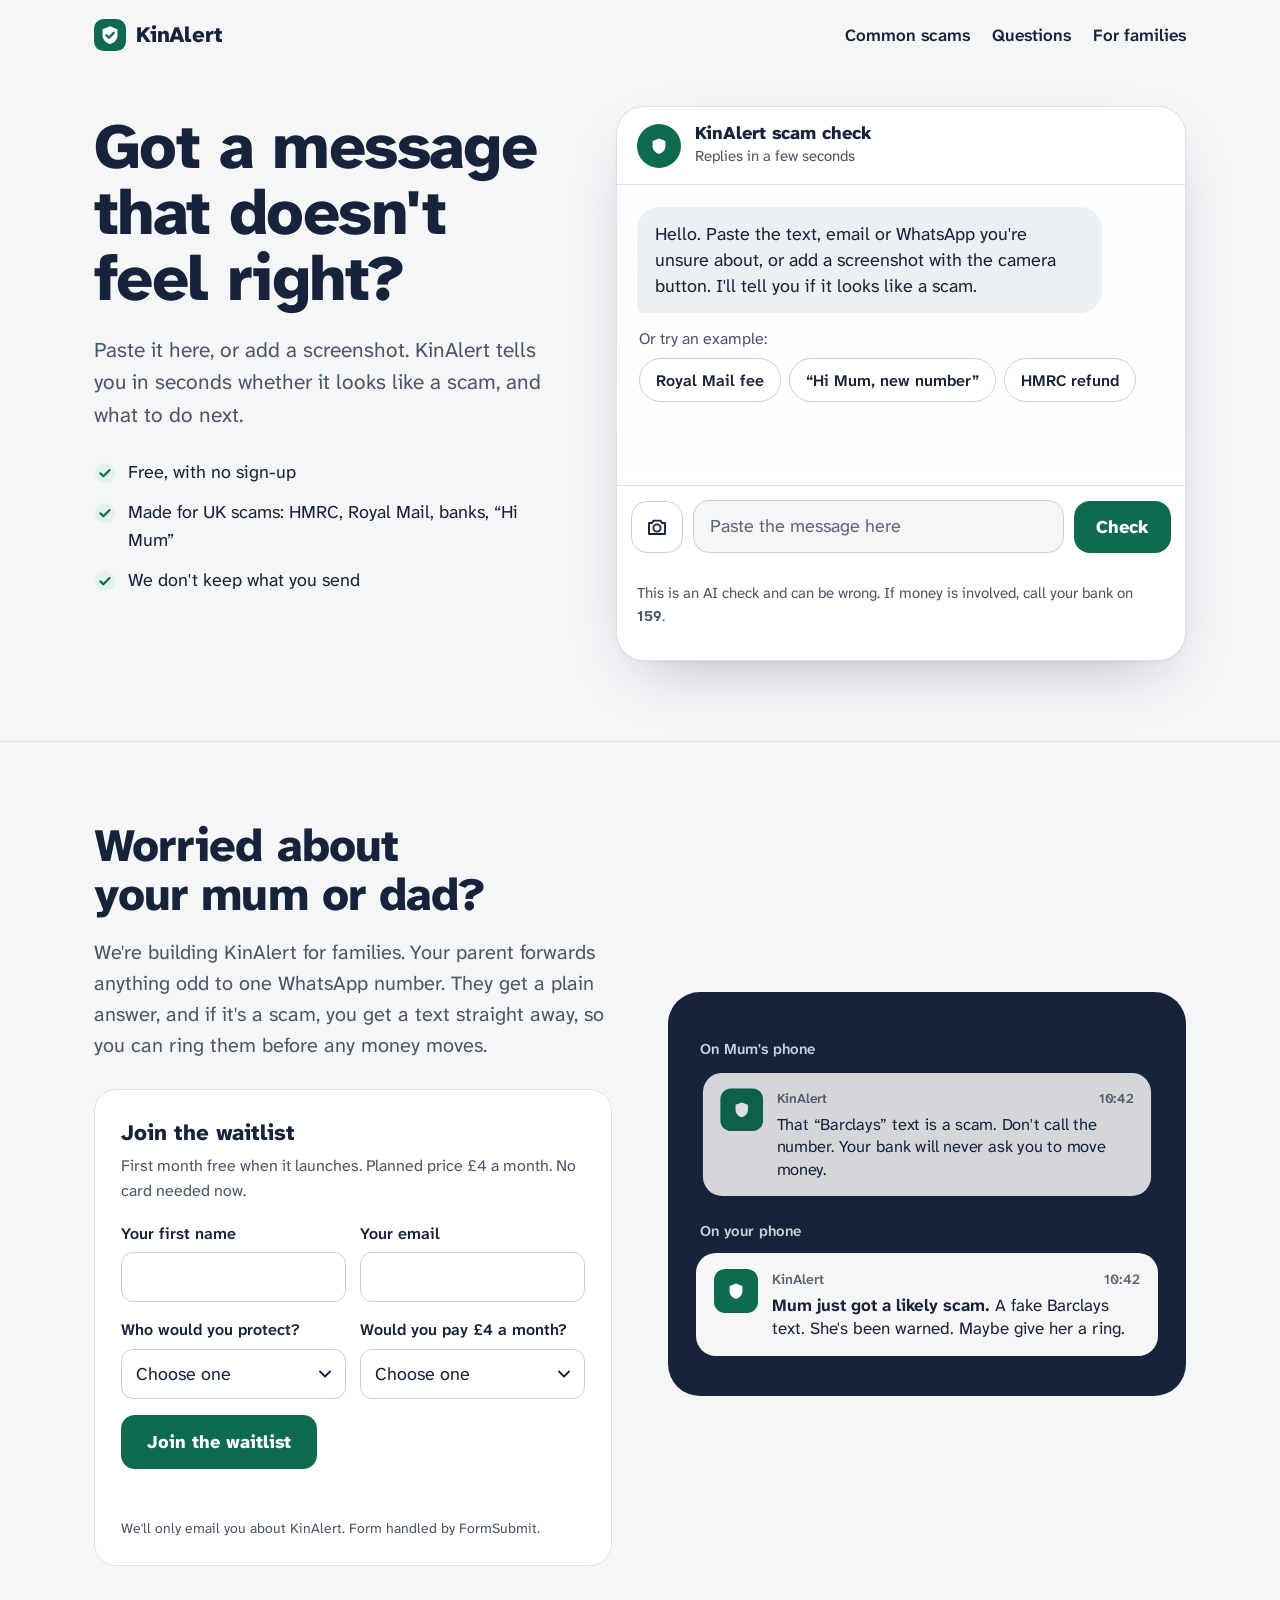
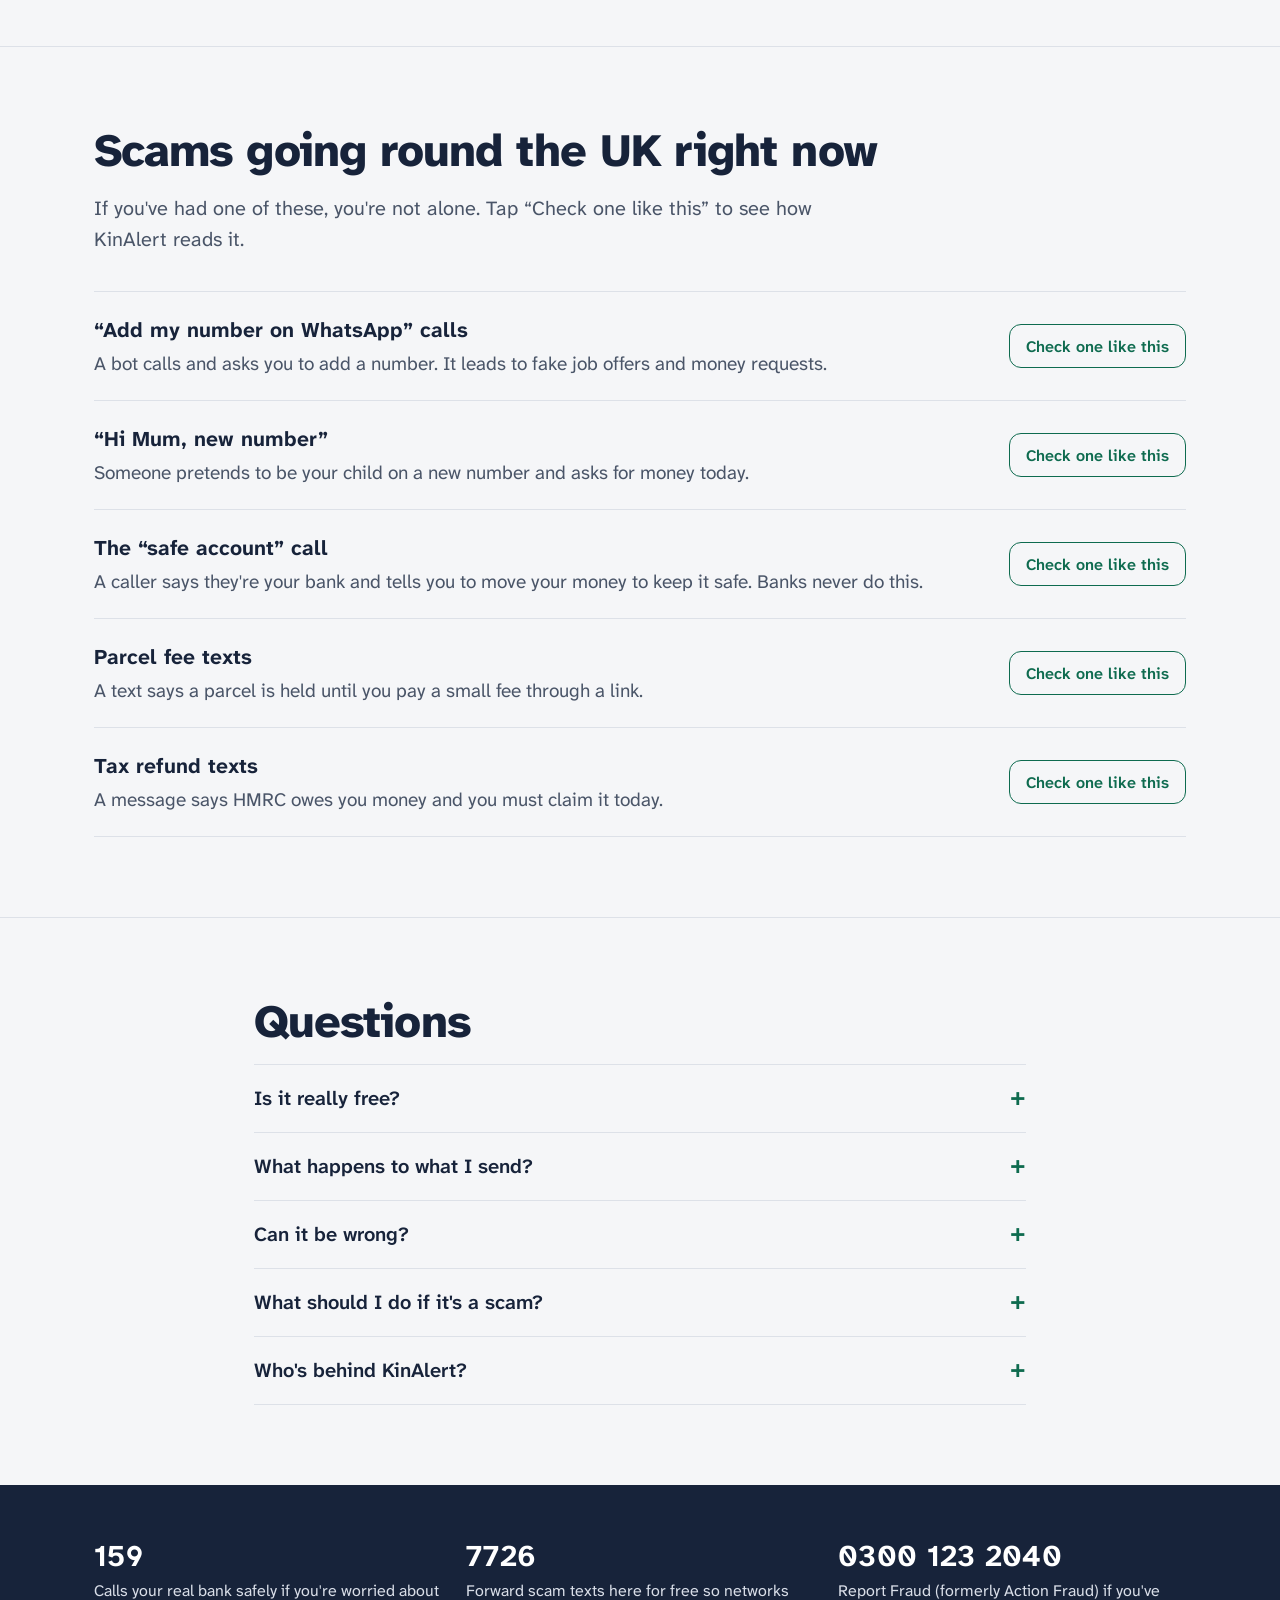
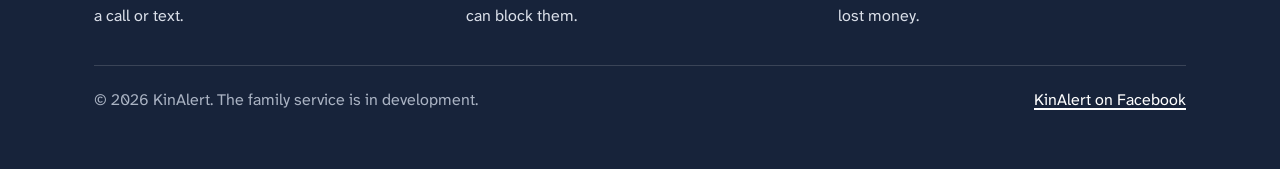
==== index.html @ 0bcb9f22 "feat: redesign homepage as a tool-first scam checker with screenshot upload" ====
<!DOCTYPE html>
<html lang="en-GB">
<head>
<meta charset="utf-8">
<meta name="viewport" content="width=device-width, initial-scale=1, viewport-fit=cover">
<title>KinAlert | Free scam checker for the UK</title>
<meta name="description" content="Got a text, email or WhatsApp that doesn't feel right? Paste it or add a screenshot and KinAlert tells you in seconds if it looks like a scam. Free, made for the UK, no sign-up.">
<meta name="theme-color" content="#f5f6f8">
<link rel="canonical" href="https://kinalert.co.uk/">
<link rel="icon" href="assets/favicon-32.png" sizes="32x32" type="image/png">
<link rel="apple-touch-icon" href="assets/apple-touch-icon.png">
<meta property="og:type" content="website">
<meta property="og:site_name" content="KinAlert">
<meta property="og:url" content="https://kinalert.co.uk/">
<meta property="og:title" content="Is this a scam? Free UK scam checker">
<meta property="og:description" content="Paste a dodgy text or add a screenshot. KinAlert tells you in seconds if it looks like a scam.">
<meta property="og:image" content="https://kinalert.co.uk/assets/og.jpg">
<meta property="og:image:width" content="1200">
<meta property="og:image:height" content="630">
<meta name="twitter:card" content="summary_large_image">
<meta name="twitter:image" content="https://kinalert.co.uk/assets/og.jpg">
<script type="application/ld+json">
{"@context":"https://schema.org","@graph":[
 {"@type":"Organization","@id":"https://kinalert.co.uk/#org","name":"KinAlert","alternateName":"Kin Alert","url":"https://kinalert.co.uk/","logo":"https://kinalert.co.uk/assets/apple-touch-icon.png","sameAs":["https://www.facebook.com/profile.php?id=61595379268950"]},
 {"@type":"WebSite","@id":"https://kinalert.co.uk/#site","name":"KinAlert","alternateName":"Kin Alert","url":"https://kinalert.co.uk/","publisher":{"@id":"https://kinalert.co.uk/#org"}},
 {"@type":"WebApplication","name":"KinAlert scam checker","url":"https://kinalert.co.uk/","applicationCategory":"SecurityApplication","operatingSystem":"Any","offers":{"@type":"Offer","price":"0","priceCurrency":"GBP"}}
]}
</script>
<link rel="preconnect" href="https://fonts.googleapis.com">
<link rel="preconnect" href="https://fonts.gstatic.com" crossorigin>
<link href="https://fonts.googleapis.com/css2?family=Atkinson+Hyperlegible+Next:wght@400;600;800&display=swap" rel="stylesheet">
<style>
  :root{
    --bg:#f5f6f8; --surface:#ffffff; --ink:#17233a; --ink-2:#4a5568; --line:#dde1e8; --line-2:#c9cfd9;
    --brand:#0e6b4f; --brand-dark:#0a5440; --brand-tint:#e4f2ec;
    --scam:#c8102e; --scam-tint:#fdecee; --unsure:#9a5b00; --unsure-tint:#fff4e0; --safe:#0e6b4f; --safe-tint:#e4f2ec;
    --bubble-in:#eceff3; --focus:#ffbf47;
    --font:"Atkinson Hyperlegible Next","Atkinson Hyperlegible",system-ui,-apple-system,sans-serif;
  }
  *{box-sizing:border-box}
  html{-webkit-text-size-adjust:100%;scroll-behavior:smooth}
  body{margin:0;background:var(--bg);color:var(--ink);font:400 19px/1.55 var(--font);-webkit-font-smoothing:antialiased;caret-color:var(--brand)}
  ::selection{background:var(--brand);color:#fff}
  a{color:var(--brand);text-underline-offset:3px;text-decoration-thickness:2px}
  a:hover{color:var(--brand-dark)}
  :focus-visible{outline:4px solid var(--focus);outline-offset:2px}
  .wrap{max-width:1140px;margin:0 auto;padding-left:24px;padding-right:24px}

  .top{display:flex;align-items:center;justify-content:space-between;padding-top:18px;padding-bottom:18px}
  .brand{display:flex;align-items:center;gap:10px;font-weight:800;font-size:22px;color:var(--ink);text-decoration:none;letter-spacing:-.01em}
  .nav{display:flex;gap:22px;align-items:center;font-weight:600;font-size:17px}
  .nav a{color:var(--ink);text-decoration:none}
  .nav a:hover{text-decoration:underline}

  .hero{display:grid;grid-template-columns:.9fr 1.1fr;gap:56px;align-items:start;padding-top:36px;padding-bottom:80px}
  h1{font-weight:800;font-size:clamp(40px,5.2vw,64px);line-height:1.03;letter-spacing:-.025em;margin:8px 0 22px;text-wrap:balance}
  .lead{font-size:21px;color:var(--ink-2);max-width:30em;margin:0 0 28px}
  .facts{list-style:none;margin:0;padding:0;display:grid;gap:12px;font-size:18px}
  .facts li{display:flex;gap:12px;align-items:flex-start}
  .facts svg{flex:none;margin-top:3px}

  .chat{background:var(--surface);border:1px solid var(--line);border-radius:28px;box-shadow:0 1px 2px rgba(23,35,58,.06),0 24px 60px -28px rgba(23,35,58,.35);overflow:hidden}
  .chat-head{display:flex;align-items:center;gap:14px;padding:16px 20px;border-bottom:1px solid var(--line)}
  .avatar{width:44px;height:44px;border-radius:50%;background:var(--brand);display:grid;place-items:center;flex:none}
  .chat-name{font-weight:800;font-size:18px;line-height:1.2}
  .chat-sub{font-size:15px;color:var(--ink-2)}
  .thread{padding:22px 20px;display:flex;flex-direction:column;gap:14px;min-height:300px;max-height:560px;overflow-y:auto;background:linear-gradient(#fbfcfd,#fff)}
  .b{max-width:88%;padding:14px 18px;border-radius:22px;font-size:18px;line-height:1.45;overflow-wrap:anywhere}
  .b.in{align-self:flex-start;background:var(--bubble-in);border-bottom-left-radius:6px}
  .b.out{align-self:flex-end;background:var(--brand);color:#fff;border-bottom-right-radius:6px;white-space:pre-wrap}
  .b.out img{display:block;max-width:220px;border-radius:12px}
  .examples{display:flex;flex-wrap:wrap;gap:8px;margin-top:4px}
  .chip{font:600 16px var(--font);color:var(--ink);background:var(--surface);border:1.5px solid var(--line-2);border-radius:999px;padding:9px 16px;cursor:pointer;min-height:44px}
  .chip:hover{border-color:var(--ink)}
  .typing{display:inline-flex;gap:6px;align-items:center}
  .typing i{width:9px;height:9px;border-radius:50%;background:#8a94a6;animation:blink 1.2s infinite}
  .typing i:nth-child(2){animation-delay:.2s}.typing i:nth-child(3){animation-delay:.4s}
  @keyframes blink{0%,80%,100%{opacity:.25}40%{opacity:1}}
  .verdict{align-self:flex-start;max-width:94%;border-radius:22px;border-bottom-left-radius:6px;padding:18px 20px;border:1.5px solid}
  .verdict.SCAM{background:var(--scam-tint);border-color:#f2b8c0}
  .verdict.SAFE{background:var(--safe-tint);border-color:#b9dccd}
  .verdict.UNSURE{background:var(--unsure-tint);border-color:#f0d39b}
  .v-title{display:flex;align-items:center;gap:10px;font-weight:800;font-size:24px;line-height:1.15;margin-bottom:6px}
  .verdict.SCAM .v-title{color:var(--scam)}.verdict.SAFE .v-title{color:var(--safe)}.verdict.UNSURE .v-title{color:var(--unsure)}
  .verdict p{margin:0 0 10px;font-size:18px}
  .verdict ol{margin:0 0 4px;padding-left:24px;font-size:18px}
  .verdict ol li{margin-bottom:6px}
  .verdict .fam{margin-top:12px;padding-top:12px;border-top:1px solid rgba(23,35,58,.12);font-size:16px}
  .composer{border-top:1px solid var(--line);padding:14px;display:grid;grid-template-columns:auto 1fr auto;gap:10px;align-items:end;background:var(--surface)}
  .attach{width:52px;height:52px;border-radius:16px;border:1.5px solid var(--line-2);background:var(--surface);display:grid;place-items:center;cursor:pointer}
  .attach:hover{border-color:var(--ink)}
  textarea{width:100%;min-height:52px;max-height:200px;resize:none;font:400 18px/1.4 var(--font);color:var(--ink);padding:13px 16px;border:1.5px solid var(--line-2);border-radius:16px;background:var(--bg)}
  textarea:focus{outline:none;border-color:var(--brand);background:#fff;box-shadow:0 0 0 4px rgba(14,107,79,.15)}
  textarea::placeholder{color:#5c6678}
  .send{height:52px;padding:0 22px;border:0;border-radius:16px;background:var(--brand);color:#fff;font:800 18px var(--font);cursor:pointer}
  .send:hover{background:var(--brand-dark)}
  .send[disabled]{opacity:.6;cursor:progress}
  .preview{grid-column:1/-1;display:none;align-items:center;gap:10px;font-size:15px;color:var(--ink-2)}
  .preview.on{display:flex}
  .preview img{height:44px;border-radius:8px;border:1px solid var(--line)}
  .preview button{font:600 15px var(--font);background:none;border:0;color:var(--scam);cursor:pointer;text-decoration:underline}
  .note{font-size:15px;color:var(--ink-2);padding:0 20px 16px}
  .err{color:var(--scam);font-weight:600}

  section{padding-top:80px;padding-bottom:80px;border-top:1px solid var(--line)}
  h2{font-weight:800;font-size:clamp(32px,3.8vw,46px);line-height:1.08;letter-spacing:-.02em;margin:0 0 16px;text-wrap:balance}
  .sub{font-size:20px;color:var(--ink-2);max-width:36em;margin:0 0 36px}

  .family{display:grid;grid-template-columns:1fr 1fr;gap:56px;align-items:center}
  .alert-demo{background:var(--ink);border-radius:32px;padding:40px 28px;display:grid;gap:16px}
  .notif{background:rgba(255,255,255,.96);border-radius:20px;padding:16px 18px;display:grid;grid-template-columns:44px 1fr;gap:4px 14px}
  .notif .ic{grid-row:span 2;width:44px;height:44px;border-radius:11px;background:var(--brand);display:grid;place-items:center}
  .notif .t{display:flex;justify-content:space-between;font-size:14px;color:#5b6475;font-weight:600}
  .notif .m{font-size:17px;line-height:1.35}
  .notif.mum{opacity:.85;transform:scale(.97)}
  .who{color:#c9d1de;font-size:15px;font-weight:600;margin:6px 4px -6px}
  form.wait{background:var(--surface);border:1px solid var(--line);border-radius:22px;padding:26px;margin-top:28px}
  .row{display:grid;grid-template-columns:1fr 1fr;gap:14px}
  label{display:block;font-weight:600;font-size:16px;margin:0 0 6px}
  .field{margin-bottom:16px}
  input,select{width:100%;font:400 18px var(--font);padding:12px 14px;border:1.5px solid var(--line-2);border-radius:12px;background:#fff;color:var(--ink);min-height:50px;-webkit-appearance:none;appearance:none}
  select{background-image:url("data:image/svg+xml,%3Csvg xmlns='http://www.w3.org/2000/svg' width='12' height='8' fill='none'%3E%3Cpath d='M1 1.5l5 5 5-5' stroke='%2317233a' stroke-width='1.8' stroke-linecap='round' stroke-linejoin='round'/%3E%3C/svg%3E");background-repeat:no-repeat;background-position:right 14px center;padding-right:38px}
  input:focus,select:focus{outline:none;border-color:var(--brand);box-shadow:0 0 0 4px rgba(14,107,79,.15)}
  input[aria-invalid="true"],select[aria-invalid="true"]{border-color:var(--scam)}
  .btn{display:inline-flex;align-items:center;justify-content:center;background:var(--brand);color:#fff;border:0;border-radius:14px;padding:15px 26px;font:800 18px var(--font);cursor:pointer;min-height:54px;text-decoration:none}
  .btn:hover{background:var(--brand-dark);color:#fff}
  .btn[disabled]{opacity:.6}
  .msg{margin:12px 0 0;font-weight:600;min-height:1.5em}.msg.ok{color:var(--brand)}.msg.err{color:var(--scam)}
  .fine{font-size:14px;color:var(--ink-2);margin:8px 0 0}
  .hp{position:absolute;left:-9999px}

  .scams{list-style:none;margin:0;padding:0;border-top:1px solid var(--line)}
  .scams li{display:grid;grid-template-columns:1fr auto;gap:8px 24px;align-items:center;padding:22px 0;border-bottom:1px solid var(--line)}
  .scams strong{font-size:21px;display:block;margin-bottom:2px}
  .scams span{color:var(--ink-2)}
  .ghost{font:600 16px var(--font);color:var(--brand);background:none;border:1.5px solid var(--brand);border-radius:12px;padding:10px 16px;cursor:pointer;white-space:nowrap;min-height:44px}
  .ghost:hover{background:var(--brand-tint)}

  details{border-bottom:1px solid var(--line);padding:18px 0}
  details:first-of-type{border-top:1px solid var(--line)}
  summary{font-weight:600;font-size:20px;cursor:pointer;list-style:none;display:flex;justify-content:space-between;gap:16px}
  summary::-webkit-details-marker{display:none}
  summary::after{content:"+";font-size:26px;line-height:1;color:var(--brand)}
  details[open] summary::after{content:"–"}
  details p{margin:12px 0 0;color:var(--ink-2);max-width:42em}

  footer{background:var(--ink);color:#d9dee8;padding-top:48px;padding-bottom:56px;font-size:16px}
  footer a{color:#fff}
  .numbers{display:grid;grid-template-columns:repeat(3,1fr);gap:24px;margin-bottom:36px}
  .numbers b{display:block;font-size:30px;color:#fff;letter-spacing:.01em}
  .legal{display:flex;justify-content:space-between;gap:16px;flex-wrap:wrap;border-top:1px solid rgba(255,255,255,.15);padding-top:22px;color:#aab3c3}

  @media (max-width:920px){
    .hero{grid-template-columns:1fr;gap:28px;padding-top:12px;padding-bottom:56px}
    .family{grid-template-columns:1fr;gap:32px}
    .numbers{grid-template-columns:1fr;gap:16px}
    section{padding-top:56px;padding-bottom:56px}
    .nav .hide-sm{display:none}
  }
  @media (max-width:560px){
    .wrap{padding-left:16px;padding-right:16px}
    .row{grid-template-columns:1fr;gap:0}
    .scams li{grid-template-columns:1fr}
    .composer{grid-template-columns:auto 1fr}
    .send{grid-column:1/-1;width:100%}
    .thread{min-height:260px}
    .b{font-size:17px}
  }
  @media (prefers-reduced-motion:reduce){html{scroll-behavior:auto}.typing i{animation:none;opacity:.6}}
</style>
</head>
<body>
<header class="wrap top">
  <a class="brand" href="/" aria-label="KinAlert home">
    <svg width="32" height="32" viewBox="0 0 30 30" aria-hidden="true"><rect width="30" height="30" rx="9" fill="#0e6b4f"/><path d="M15 6.8l7 2.8v5.4c0 4.3-3 7.4-7 8.6-4-1.2-7-4.3-7-8.6V9.6l7-2.8z" fill="#fff"/><path d="M11.6 15.2l2.4 2.4 4.4-4.6" fill="none" stroke="#0e6b4f" stroke-width="2.2" stroke-linecap="round" stroke-linejoin="round"/></svg>
    KinAlert
  </a>
  <nav class="nav" aria-label="Main">
    <a class="hide-sm" href="#scams">Common scams</a>
    <a class="hide-sm" href="#faq">Questions</a>
    <a href="#family">For families</a>
  </nav>
</header>

<main>
  <div class="wrap hero" id="check">
    <div>
      <h1>Got a message that doesn't feel right?</h1>
      <p class="lead">Paste it here, or add a screenshot. KinAlert tells you in seconds whether it looks like a scam, and what to do next.</p>
      <ul class="facts">
        <li><svg width="22" height="22" viewBox="0 0 24 24" aria-hidden="true"><circle cx="12" cy="12" r="11" fill="#e4f2ec"/><path d="M7 12.4l3.2 3.2L17 8.8" fill="none" stroke="#0e6b4f" stroke-width="2.4" stroke-linecap="round" stroke-linejoin="round"/></svg>Free, with no sign-up</li>
        <li><svg width="22" height="22" viewBox="0 0 24 24" aria-hidden="true"><circle cx="12" cy="12" r="11" fill="#e4f2ec"/><path d="M7 12.4l3.2 3.2L17 8.8" fill="none" stroke="#0e6b4f" stroke-width="2.4" stroke-linecap="round" stroke-linejoin="round"/></svg>Made for UK scams: HMRC, Royal Mail, banks, “Hi Mum”</li>
        <li><svg width="22" height="22" viewBox="0 0 24 24" aria-hidden="true"><circle cx="12" cy="12" r="11" fill="#e4f2ec"/><path d="M7 12.4l3.2 3.2L17 8.8" fill="none" stroke="#0e6b4f" stroke-width="2.4" stroke-linecap="round" stroke-linejoin="round"/></svg>We don't keep what you send</li>
      </ul>
    </div>

    <div class="chat" aria-label="Scam checker">
      <div class="chat-head">
        <div class="avatar" aria-hidden="true"><svg width="24" height="24" viewBox="0 0 30 30"><path d="M15 5.5l8 3.2v6.2c0 4.9-3.4 8.5-8 9.9-4.6-1.4-8-5-8-9.9V8.7l8-3.2z" fill="#fff"/></svg></div>
        <div><div class="chat-name">KinAlert scam check</div><div class="chat-sub">Replies in a few seconds</div></div>
      </div>
      <div class="thread" id="thread" aria-live="polite">
        <div class="b in">Hello. Paste the text, email or WhatsApp you're unsure about, or add a screenshot with the camera button. I'll tell you if it looks like a scam.</div>
        <div style="padding-left:2px">
          <div style="font-size:16px;color:var(--ink-2);margin-bottom:6px">Or try an example:</div>
          <div class="examples">
            <button class="chip" type="button" data-ex="Royal Mail: Your parcel is on hold due to an unpaid shipping fee of £1.45. Pay now to avoid return: royalmail-redeliver-uk.com">Royal Mail fee</button>
            <button class="chip" type="button" data-ex="Hi Mum, I dropped my phone in the toilet, this is my new number. Can you help me pay a bill today? I'll pay you back tomorrow x">“Hi Mum, new number”</button>
            <button class="chip" type="button" data-ex="HMRC: You are due a tax refund of £326.40. Claim before midnight: hmrc-refund-gov.co">HMRC refund</button>
          </div>
        </div>
      </div>
      <form class="composer" id="checkForm" novalidate>
        <div class="preview" id="preview"><img id="previewImg" alt="Your screenshot" src="[data-uri]"><span>Screenshot added</span><button type="button" id="removeImg">Remove</button></div>
        <label class="attach" for="file" title="Add a screenshot" style="margin:0">
          <svg width="24" height="24" viewBox="0 0 24 24" fill="none" stroke="#17233a" stroke-width="1.9" stroke-linecap="round" stroke-linejoin="round" aria-hidden="true"><path d="M4 8h3l1.6-2.4h6.8L17 8h3v11H4z"/><circle cx="12" cy="13" r="3.6"/></svg>
          <span class="hp">Add a screenshot</span>
        </label>
        <input class="hp" type="file" id="file" accept="image/*">
        <label class="hp" for="msg">Message to check</label>
        <textarea id="msg" rows="1" maxlength="2500" placeholder="Paste the message here"></textarea>
        <button class="send" type="submit" id="send">Check</button>
      </form>
      <p class="note">This is an AI check and can be wrong. If money is involved, call your bank on <strong>159</strong>.</p>
    </div>
  </div>

  <section id="family" aria-labelledby="fam-h">
    <div class="wrap family">
      <div>
        <h2 id="fam-h">Worried about your mum or dad?</h2>
        <p class="sub" style="margin-bottom:0">We're building KinAlert for families. Your parent forwards anything odd to one WhatsApp number. They get a plain answer, and if it's a scam, you get a text straight away, so you can ring them before any money moves.</p>
        <form class="wait" id="waitlist" novalidate>
          <div style="font-weight:800;font-size:22px;margin-bottom:4px">Join the waitlist</div>
          <p class="fine" style="margin:0 0 18px;font-size:16px">First month free when it launches. Planned price £4 a month. No card needed now.</p>
          <div class="row">
            <div class="field"><label for="name">Your first name</label><input id="name" name="name" autocomplete="given-name" required maxlength="60"></div>
            <div class="field"><label for="email">Your email</label><input id="email" name="email" type="email" inputmode="email" autocomplete="email" required maxlength="120"></div>
          </div>
          <div class="row">
            <div class="field"><label for="who">Who would you protect?</label>
              <select id="who" name="who" required><option value="">Choose one</option><option>Mum</option><option>Dad</option><option>Both parents</option><option>Grandparent</option><option>Someone else</option></select></div>
            <div class="field"><label for="pay">Would you pay £4 a month?</label>
              <select id="pay" name="pay" required><option value="">Choose one</option><option>Yes</option><option>Maybe</option><option>Only if it were free</option></select></div>
          </div>
          <input class="hp" type="text" name="_honey" tabindex="-1" autocomplete="off" aria-hidden="true">
          <button class="btn" type="submit" id="submit">Join the waitlist</button>
          <p class="msg" id="wmsg" role="status" aria-live="polite"></p>
          <p class="fine">We'll only email you about KinAlert. Form handled by FormSubmit.</p>
        </form>
      </div>
      <div class="alert-demo" aria-label="Example: Mum's phone gets a scam warning and you get an alert">
        <div class="who">On Mum's phone</div>
        <div class="notif mum"><span class="ic" aria-hidden="true"><svg width="24" height="24" viewBox="0 0 30 30"><path d="M15 5.5l8 3.2v6.2c0 4.9-3.4 8.5-8 9.9-4.6-1.4-8-5-8-9.9V8.7l8-3.2z" fill="#fff"/></svg></span><span class="t"><span>KinAlert</span><span>10:42</span></span><span class="m">That “Barclays” text is a scam. Don't call the number. Your bank will never ask you to move money.</span></div>
        <div class="who">On your phone</div>
        <div class="notif"><span class="ic" aria-hidden="true"><svg width="24" height="24" viewBox="0 0 30 30"><path d="M15 5.5l8 3.2v6.2c0 4.9-3.4 8.5-8 9.9-4.6-1.4-8-5-8-9.9V8.7l8-3.2z" fill="#fff"/></svg></span><span class="t"><span>KinAlert</span><span>10:42</span></span><span class="m"><strong>Mum just got a likely scam.</strong> A fake Barclays text. She's been warned. Maybe give her a ring.</span></div>
      </div>
    </div>
  </section>

  <section id="scams" aria-labelledby="scams-h">
    <div class="wrap">
      <h2 id="scams-h">Scams going round the UK right now</h2>
      <p class="sub">If you've had one of these, you're not alone. Tap “Check one like this” to see how KinAlert reads it.</p>
      <ul class="scams">
        <li><div><strong>“Add my number on WhatsApp” calls</strong><span>A bot calls and asks you to add a number. It leads to fake job offers and money requests.</span></div><button class="ghost" type="button" data-ex="Hello. Can you please add my number on WhatsApp?">Check one like this</button></li>
        <li><div><strong>“Hi Mum, new number”</strong><span>Someone pretends to be your child on a new number and asks for money today.</span></div><button class="ghost" type="button" data-ex="Hi Mum, I dropped my phone in the toilet, this is my new number. Can you help me pay a bill today? I'll pay you back tomorrow x">Check one like this</button></li>
        <li><div><strong>The “safe account” call</strong><span>A caller says they're your bank and tells you to move your money to keep it safe. Banks never do this.</span></div><button class="ghost" type="button" data-ex="Call from my bank: they said there is fraud on my account and I need to move my savings to a new safe account today.">Check one like this</button></li>
        <li><div><strong>Parcel fee texts</strong><span>A text says a parcel is held until you pay a small fee through a link.</span></div><button class="ghost" type="button" data-ex="Royal Mail: Your parcel is on hold due to an unpaid shipping fee of £1.45. Pay now to avoid return: royalmail-redeliver-uk.com">Check one like this</button></li>
        <li><div><strong>Tax refund texts</strong><span>A message says HMRC owes you money and you must claim it today.</span></div><button class="ghost" type="button" data-ex="HMRC: You are due a tax refund of £326.40. Claim before midnight: hmrc-refund-gov.co">Check one like this</button></li>
      </ul>
    </div>
  </section>

  <section id="faq" aria-labelledby="faq-h">
    <div class="wrap" style="max-width:820px">
      <h2 id="faq-h">Questions</h2>
      <details><summary>Is it really free?</summary><p>Yes. Checking a message is free. We're building a paid family plan that alerts you when your parent gets a scam.</p></details>
      <details><summary>What happens to what I send?</summary><p>Your message or screenshot is sent to our AI to be checked, then the answer comes back to you. We don't save it, and we never contact you or the sender. Don't send passwords, PINs or full card numbers.</p></details>
      <details><summary>Can it be wrong?</summary><p>Yes, it can. It's built to be careful: if it isn't sure, it says so rather than calling something safe. If money is involved, hang up and call your bank on 159.</p></details>
      <details><summary>What should I do if it's a scam?</summary><p>Don't reply, click links or send money. Forward scam texts to 7726 for free. If you've lost money, call your bank straight away and report it to Report Fraud on 0300 123 2040.</p></details>
      <details><summary>Who's behind KinAlert?</summary><p>KinAlert is being built in the UK by a 21-year-old founder who gets these scam calls and texts constantly, and started worrying how easily his own mum could fall for one.</p></details>
    </div>
  </section>
</main>

<footer>
  <div class="wrap">
    <div class="numbers">
      <div><b>159</b>Calls your real bank safely if you're worried about a call or text.</div>
      <div><b>7726</b>Forward scam texts here for free so networks can block them.</div>
      <div><b>0300 123 2040</b>Report Fraud (formerly Action Fraud) if you've lost money.</div>
    </div>
    <div class="legal"><span>© 2026 KinAlert. The family service is in development.</span><span><a href="https://www.facebook.com/profile.php?id=61595379268950" rel="noopener">KinAlert on Facebook</a></span></div>
  </div>
</footer>

<script>
(function () {
  var API = 'https://kinalert-checker.checker-worker.workers.dev/check';
  var thread = document.getElementById('thread'), form = document.getElementById('checkForm');
  var msg = document.getElementById('msg'), send = document.getElementById('send'), file = document.getElementById('file');
  var preview = document.getElementById('preview'), previewImg = document.getElementById('previewImg');
  var image = null;
  var TITLE = { SCAM: 'This looks like a scam', SAFE: 'This looks genuine', UNSURE: 'Not sure, so be careful' };
  var ICON = {
    SCAM: '<svg width="26" height="26" viewBox="0 0 24 24" aria-hidden="true"><path d="M12 2.5L23 21.5H1L12 2.5z" fill="#c8102e"/><path d="M12 9v5.5M12 17.6v.1" stroke="#fff" stroke-width="2.4" stroke-linecap="round"/></svg>',
    SAFE: '<svg width="26" height="26" viewBox="0 0 24 24" aria-hidden="true"><circle cx="12" cy="12" r="11" fill="#0e6b4f"/><path d="M7 12.4l3.2 3.2L17 8.8" fill="none" stroke="#fff" stroke-width="2.4" stroke-linecap="round" stroke-linejoin="round"/></svg>',
    UNSURE: '<svg width="26" height="26" viewBox="0 0 24 24" aria-hidden="true"><circle cx="12" cy="12" r="11" fill="#9a5b00"/><path d="M9.6 9.2a2.5 2.5 0 114 2c-.9.6-1.6 1.1-1.6 2.3M12 17.2v.1" fill="none" stroke="#fff" stroke-width="2.2" stroke-linecap="round"/></svg>'
  };

  function el(tag, cls, html) { var n = document.createElement(tag); if (cls) n.className = cls; if (html != null) n.innerHTML = html; return n; }
  function esc(s) { return String(s).replace(/[&<>"']/g, function (c) { return { '&': '&amp;', '<': '&lt;', '>': '&gt;', '"': '&quot;', "'": '&#39;' }[c]; }); }
  function scrollDown() { thread.scrollTop = thread.scrollHeight; }
  function grow() { msg.style.height = 'auto'; msg.style.height = Math.min(msg.scrollHeight, 200) + 'px'; }
  msg.addEventListener('input', grow);
  msg.addEventListener('keydown', function (e) { if (e.key === 'Enter' && !e.shiftKey && window.matchMedia('(min-width: 921px)').matches) { e.preventDefault(); form.requestSubmit(); } });

  function setImage(dataUrl) {
    image = dataUrl;
    if (dataUrl) { previewImg.src = dataUrl; preview.classList.add('on'); } else { preview.classList.remove('on'); previewImg.src = '[data-uri]'; file.value = ''; }
  }
  document.getElementById('removeImg').addEventListener('click', function () { setImage(null); });

  // Shrink screenshots in the browser so uploads stay small (max 1600px, JPEG).
  file.addEventListener('change', function () {
    var f = file.files && file.files[0];
    if (!f) return;
    if (!/^image\//.test(f.type)) { addError('Choose a picture or screenshot.'); return; }
    var reader = new FileReader();
    reader.onload = function () {
      var img = new Image();
      img.onload = function () {
        var scale = Math.min(1, 1600 / Math.max(img.width, img.height));
        var c = document.createElement('canvas'); c.width = Math.round(img.width * scale); c.height = Math.round(img.height * scale);
        c.getContext('2d').drawImage(img, 0, 0, c.width, c.height);
        setImage(c.toDataURL('image/jpeg', 0.85));
      };
      img.onerror = function () { addError("That picture couldn't be opened. Try a different screenshot."); };
      img.src = reader.result;
    };
    reader.readAsDataURL(f);
  });

  function addError(text) { var b = el('div', 'b in err'); b.textContent = text; thread.appendChild(b); scrollDown(); }

  function showVerdict(d) {
    var v = TITLE[d.verdict] ? d.verdict : 'UNSURE';
    var steps = (d.steps && d.steps.length ? d.steps : (d.advice ? [d.advice] : [])).map(function (s) { return '<li>' + esc(s) + '</li>'; }).join('');
    var box = el('div', 'verdict ' + v,
      '<div class="v-title">' + ICON[v] + esc(TITLE[v]) + '</div>' +
      '<p>' + esc(d.reason) + '</p>' +
      (steps ? '<div style="font-weight:600;margin-bottom:4px">What to do</div><ol>' + steps + '</ol>' : '') +
      '<div class="fam">Want to know when your mum or dad gets one? <a href="#family">Join the KinAlert waitlist</a>.</div>');
    thread.appendChild(box); scrollDown();
  }

  function check(text) {
    if (!image && text.length < 5) { addError('Paste the message, or add a screenshot with the camera button.'); msg.focus(); return; }
    var mine = el('div', 'b out');
    if (image) { var im = document.createElement('img'); im.src = image; im.alt = 'Your screenshot'; mine.appendChild(im); if (text) mine.appendChild(document.createTextNode('\n' + text)); }
    else mine.textContent = text;
    thread.appendChild(mine);
    var typing = el('div', 'b in', '<span class="typing" aria-label="Checking"><i></i><i></i><i></i></span>');
    thread.appendChild(typing); scrollDown();
    var payload = { text: text }; if (image) payload.image = image;
    msg.value = ''; grow(); setImage(null);
    send.disabled = true; send.textContent = 'Checking';
    fetch(API, { method: 'POST', headers: { 'Content-Type': 'application/json' }, body: JSON.stringify(payload) })
      .then(function (r) { return r.json(); })
      .then(function (j) { typing.remove(); if (!j.success) { addError(j.error || 'Something went wrong. Try again.'); return; } showVerdict(j.data); })
      .catch(function (e) { console.error('check failed', e); typing.remove(); addError('No connection. Check your internet and try again.'); })
      .finally(function () { send.disabled = false; send.textContent = 'Check'; });
  }

  form.addEventListener('submit', function (e) { e.preventDefault(); check(msg.value.trim()); });
  document.querySelectorAll('[data-ex]').forEach(function (b) {
    b.addEventListener('click', function () {
      document.getElementById('check').scrollIntoView({ behavior: 'smooth', block: 'start' });
      msg.value = b.getAttribute('data-ex'); grow(); check(msg.value);
    });
  });

  // Waitlist (FormSubmit, unchanged endpoint).
  var ENDPOINT = 'https://formsubmit.co/ajax/de3dee0c972bc49ac073096827a7b243';
  var wf = document.getElementById('waitlist'), wmsg = document.getElementById('wmsg'), wbtn = document.getElementById('submit');
  function show(t, ok) { wmsg.textContent = t; wmsg.className = 'msg ' + (ok ? 'ok' : 'err'); }
  wf.addEventListener('input', function (e) { e.target.removeAttribute('aria-invalid'); });
  wf.addEventListener('submit', function (e) {
    e.preventDefault();
    var d = { name: wf.name.value, email: wf.email.value, who: wf.who.value, pay: wf.pay.value, _honey: wf._honey.value, _subject: 'KinAlert waitlist signup', _template: 'table', _captcha: 'false' };
    var bad = !d.name.trim() ? ['name', 'Add your first name.'] : !/^[^\s@]+@[^\s@]+\.[^\s@]+$/.test(d.email.trim()) ? ['email', 'Check your email address.'] : !d.who ? ['who', 'Choose who you would protect.'] : !d.pay ? ['pay', 'Answer the £4 question.'] : null;
    if (bad) { wf[bad[0]].setAttribute('aria-invalid', 'true'); wf[bad[0]].focus(); show(bad[1], false); return; }
    wbtn.disabled = true; wbtn.textContent = 'Sending';
    fetch(ENDPOINT, { method: 'POST', headers: { 'Content-Type': 'application/json', 'Accept': 'application/json' }, body: JSON.stringify(d) })
      .then(function (r) { return r.json().then(function (j) { return { ok: r.ok, j: j }; }); })
      .then(function (res) { if (res.ok && String(res.j.success) === 'true') { wf.reset(); show("You're on the list. We'll email you when it's ready.", true); } else { console.error('Waitlist error', res.j); show("That didn't send. Try again in a minute.", false); } })
      .catch(function (err) { console.error('Waitlist network error', err); show('No connection. Try again.', false); })
      .finally(function () { wbtn.disabled = false; wbtn.textContent = 'Join the waitlist'; });
  });
})();
</script>
</body>
</html>
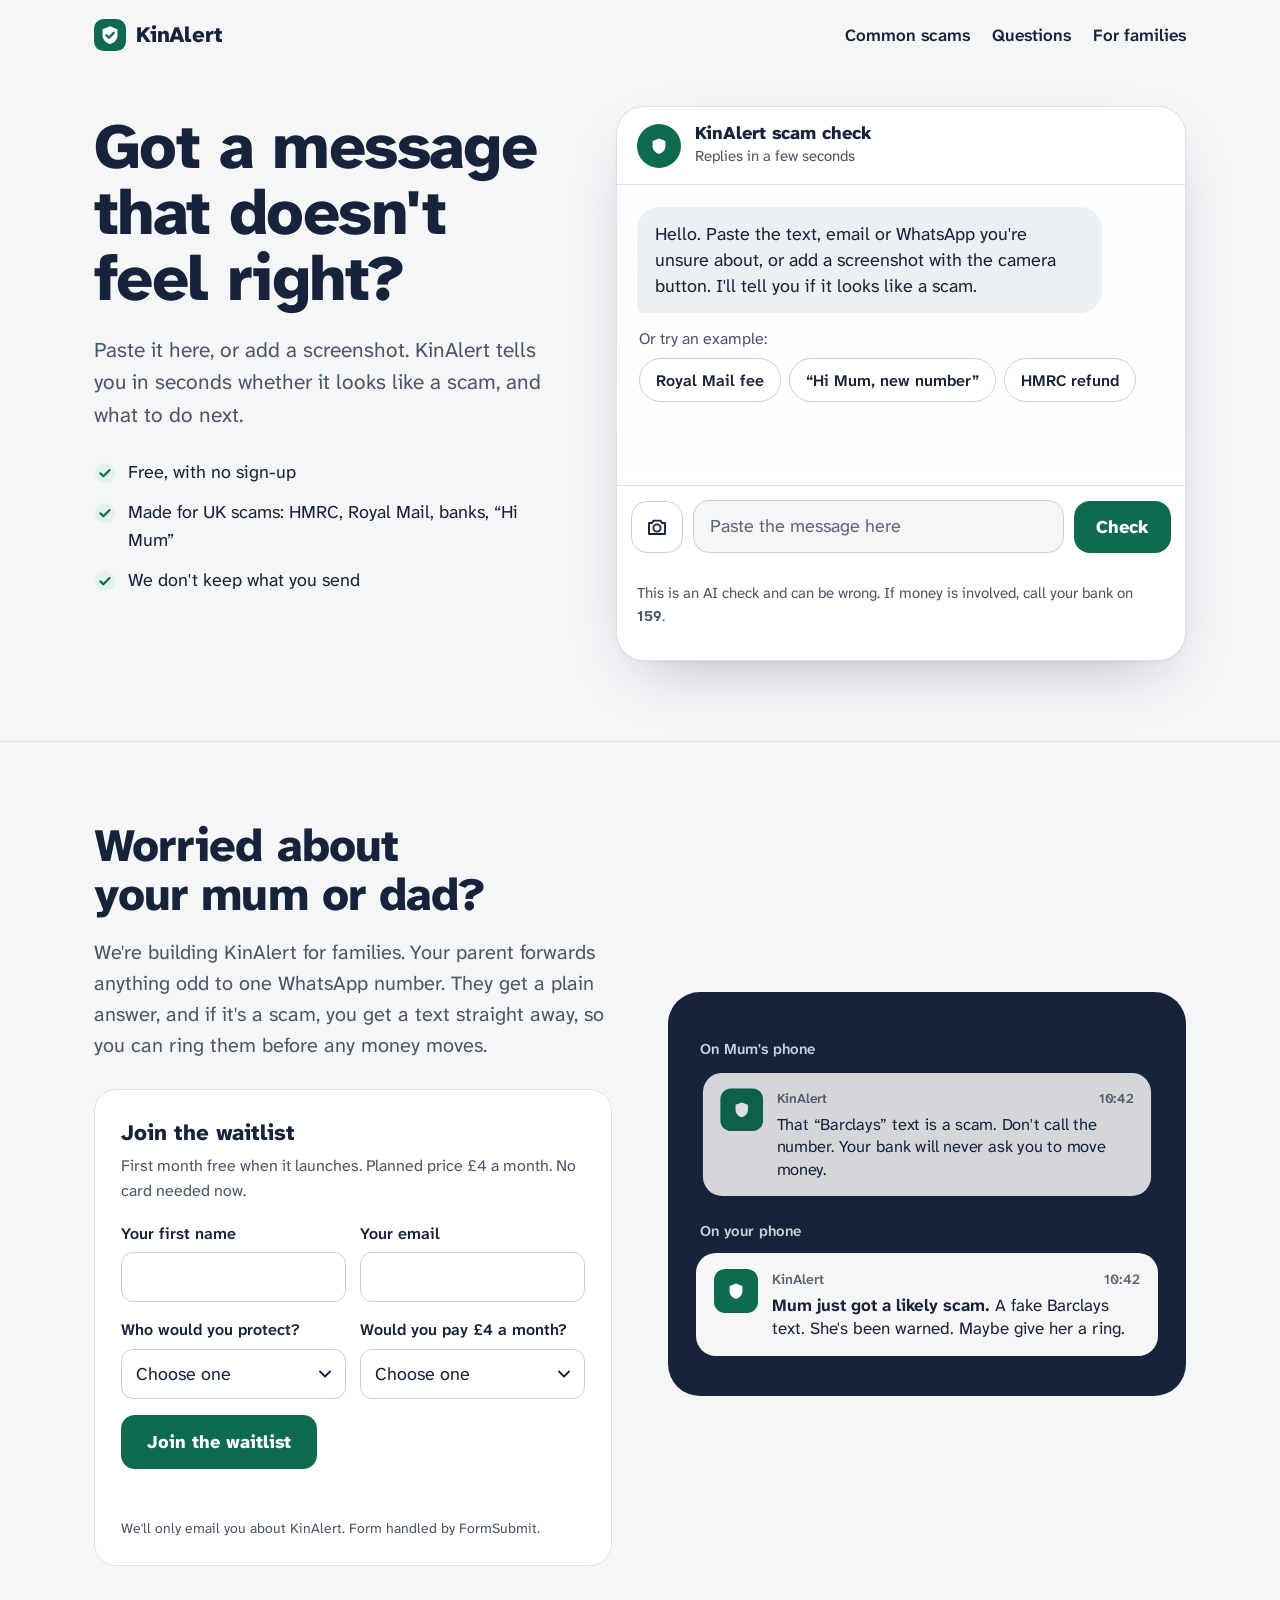
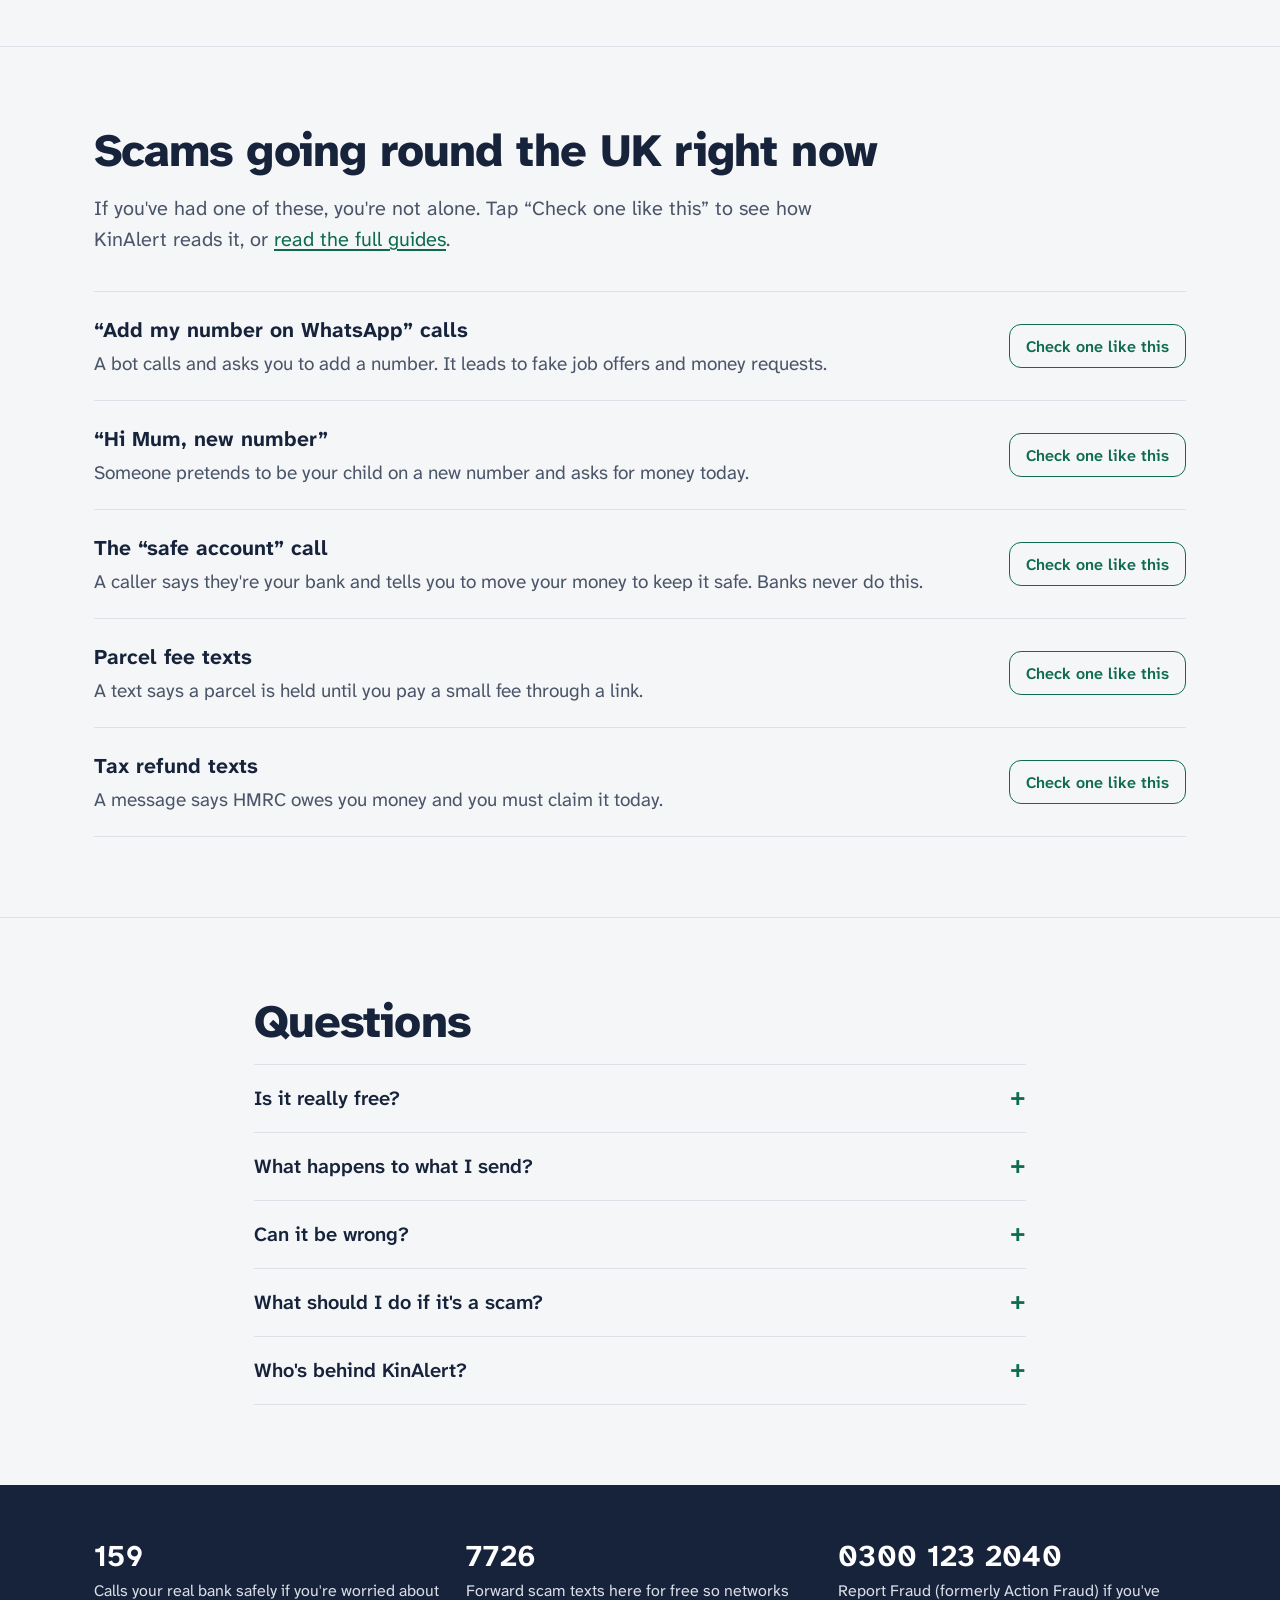
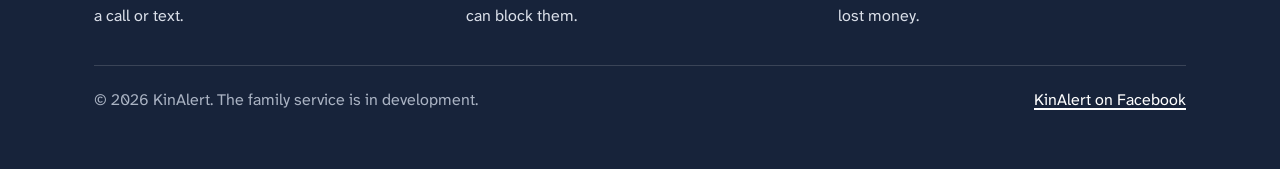
==== commit 86079c0a: "feat: UK scam guide pages with embedded checker (SEO)" ====
--- a/index.html
+++ b/index.html
@@ -176,7 +176,7 @@
     KinAlert
   </a>
   <nav class="nav" aria-label="Main">
-    <a class="hide-sm" href="#scams">Common scams</a>
+    <a class="hide-sm" href="/scams/">Common scams</a>
     <a class="hide-sm" href="#faq">Questions</a>
     <a href="#family">For families</a>
   </nav>
@@ -261,7 +261,7 @@
   <section id="scams" aria-labelledby="scams-h">
     <div class="wrap">
       <h2 id="scams-h">Scams going round the UK right now</h2>
-      <p class="sub">If you've had one of these, you're not alone. Tap “Check one like this” to see how KinAlert reads it.</p>
+      <p class="sub">If you've had one of these, you're not alone. Tap “Check one like this” to see how KinAlert reads it, or <a href="/scams/">read the full guides</a>.</p>
       <ul class="scams">
         <li><div><strong>“Add my number on WhatsApp” calls</strong><span>A bot calls and asks you to add a number. It leads to fake job offers and money requests.</span></div><button class="ghost" type="button" data-ex="Hello. Can you please add my number on WhatsApp?">Check one like this</button></li>
         <li><div><strong>“Hi Mum, new number”</strong><span>Someone pretends to be your child on a new number and asks for money today.</span></div><button class="ghost" type="button" data-ex="Hi Mum, I dropped my phone in the toilet, this is my new number. Can you help me pay a bill today? I'll pay you back tomorrow x">Check one like this</button></li>
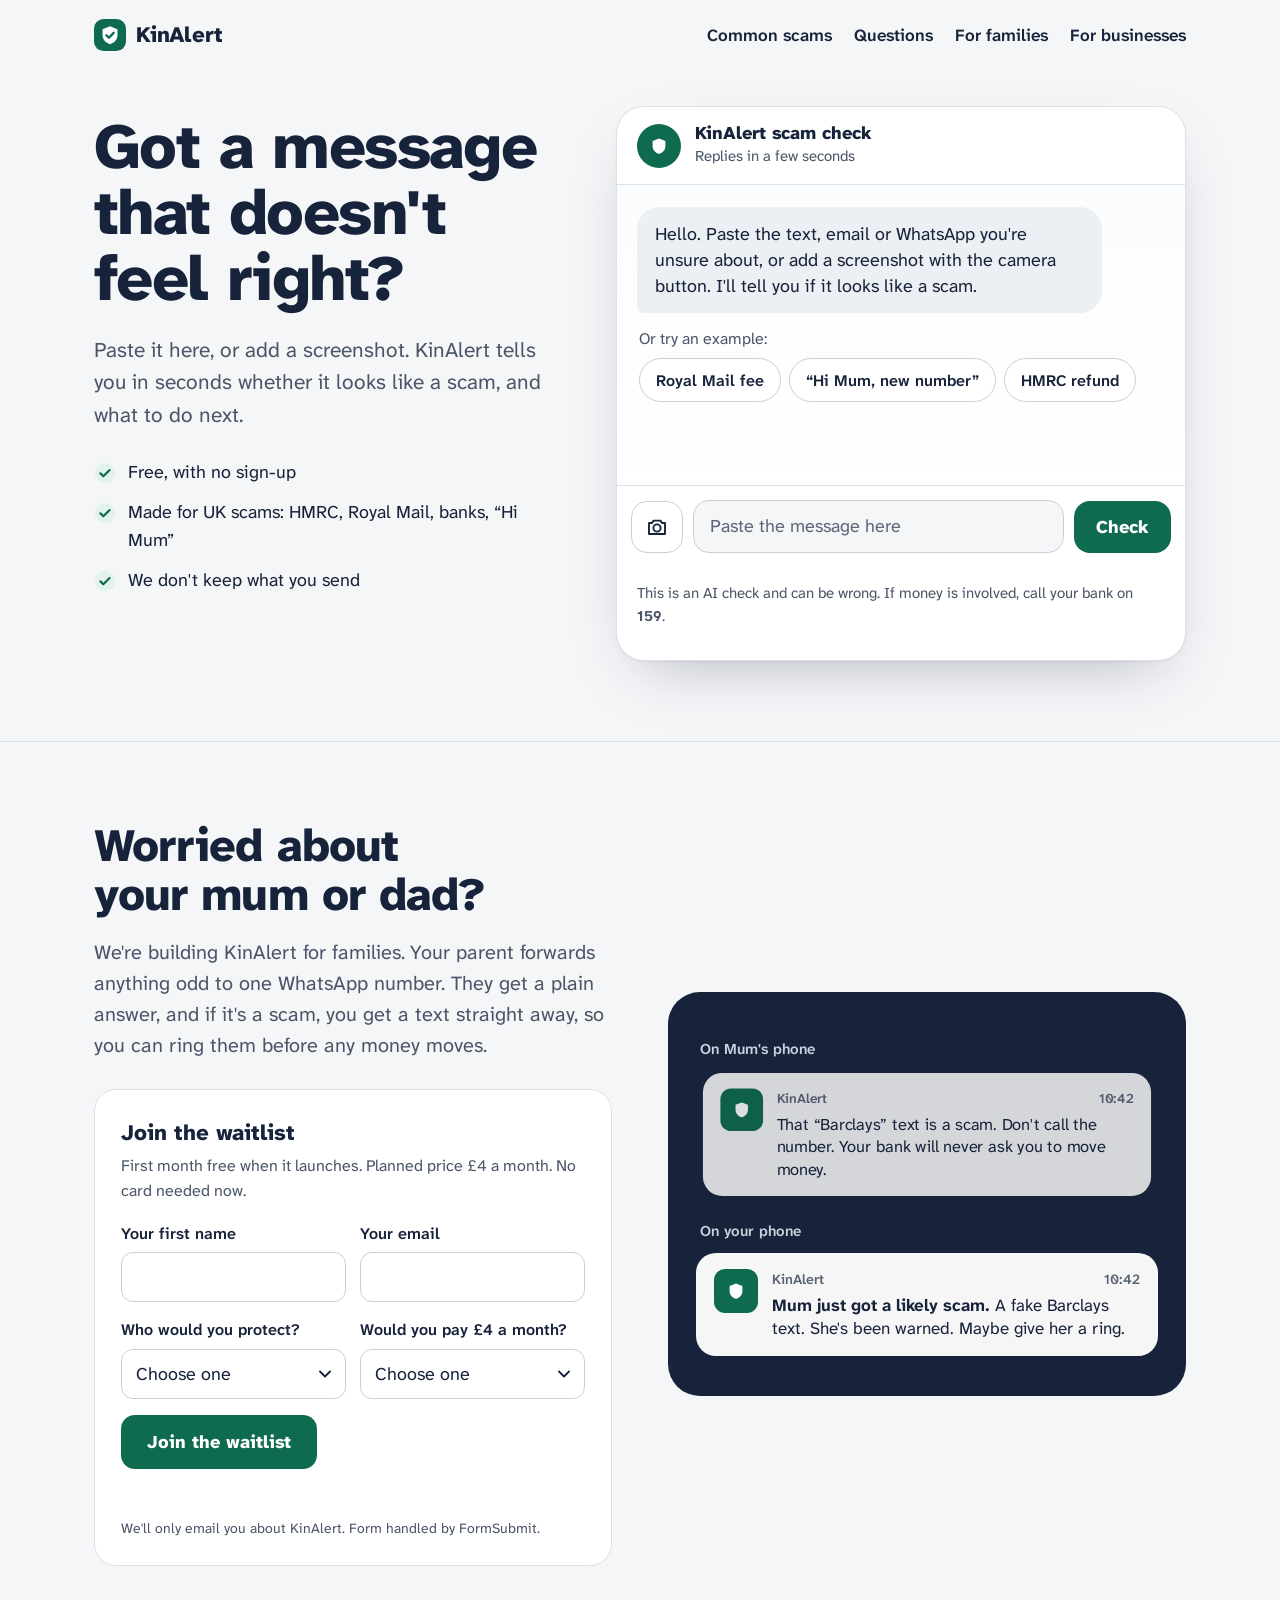
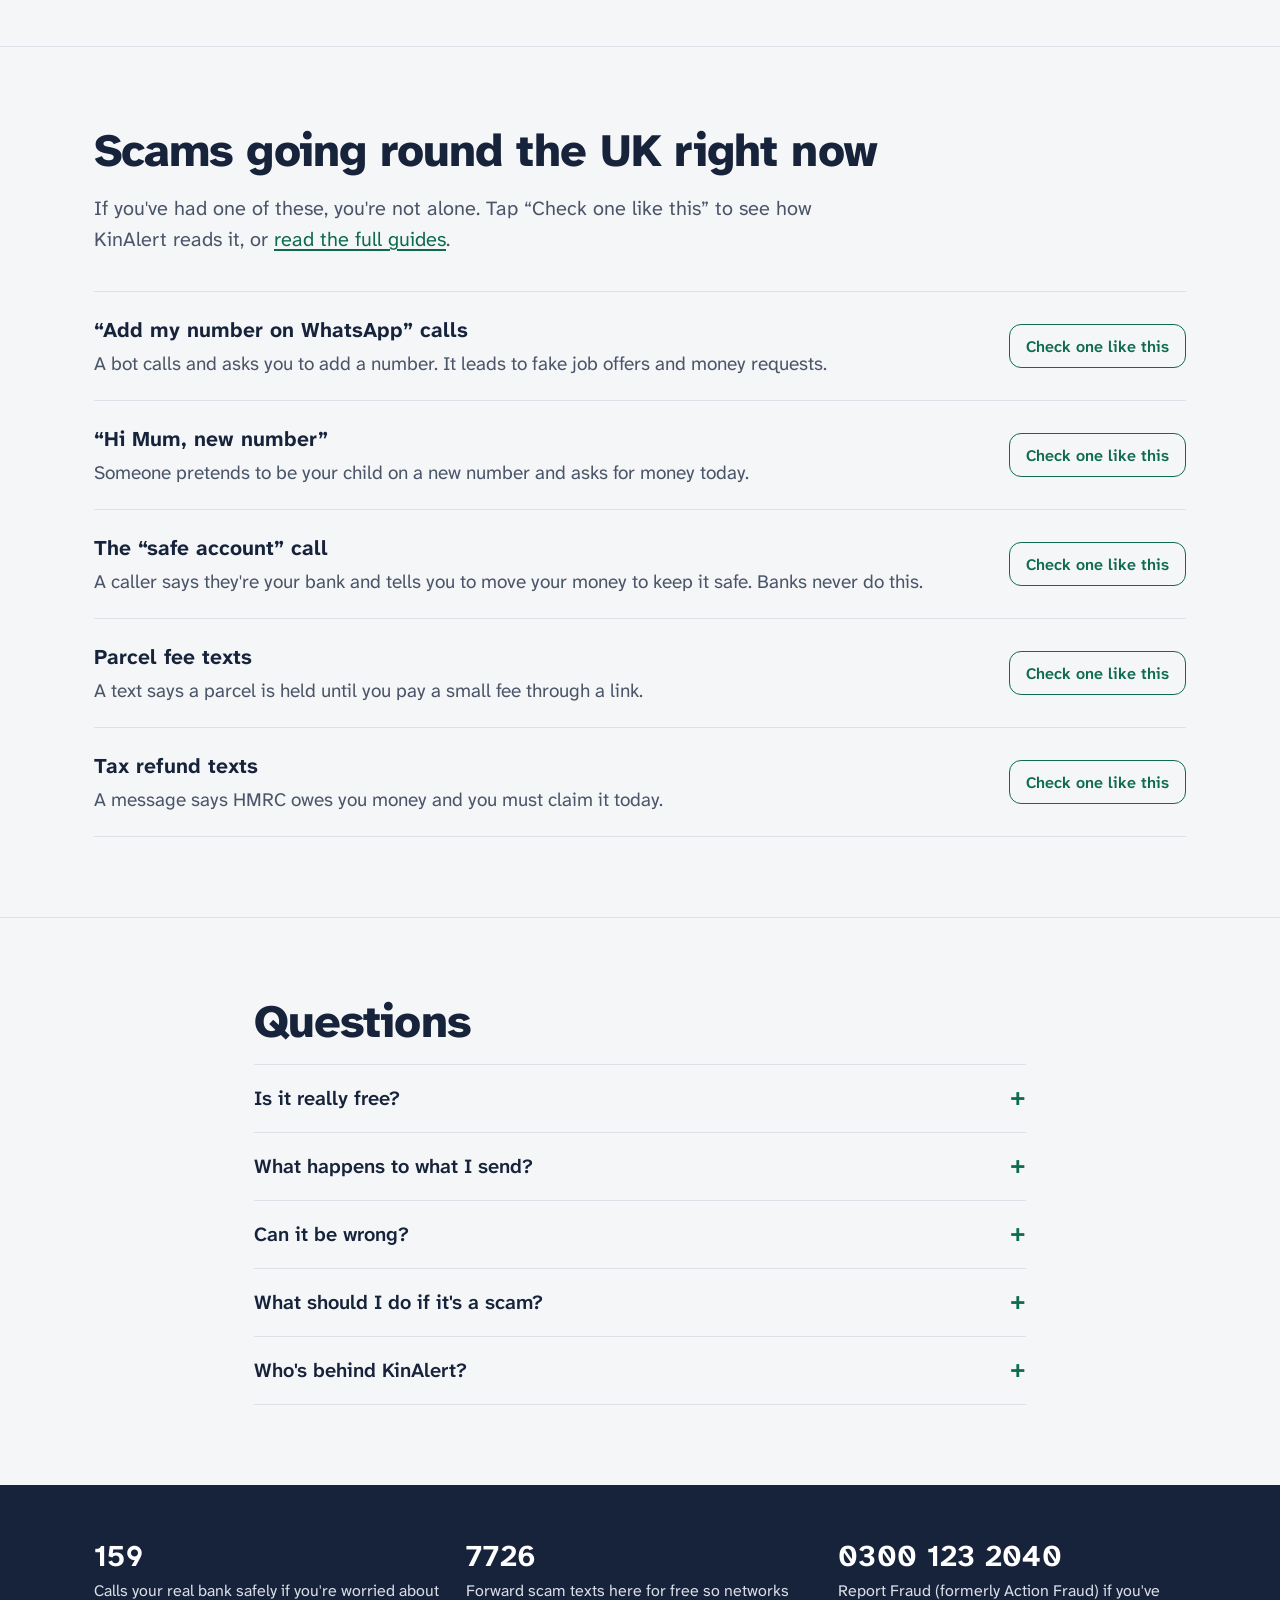
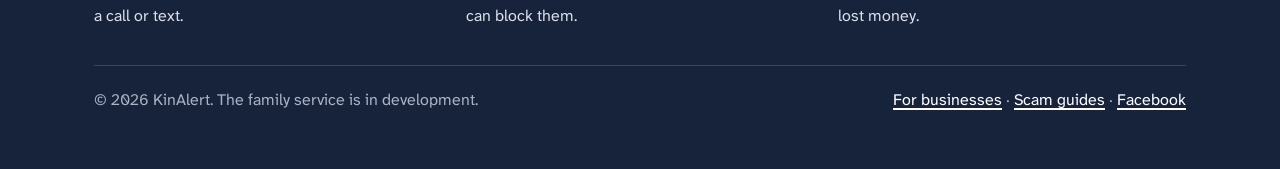
==== commit 667c2122: "feat: business invoice scam checker page" ====
--- a/index.html
+++ b/index.html
@@ -179,6 +179,7 @@
     <a class="hide-sm" href="/scams/">Common scams</a>
     <a class="hide-sm" href="#faq">Questions</a>
     <a href="#family">For families</a>
+    <a class="hide-sm" href="/business/">For businesses</a>
   </nav>
 </header>
 
@@ -291,7 +292,7 @@
       <div><b>7726</b>Forward scam texts here for free so networks can block them.</div>
       <div><b>0300 123 2040</b>Report Fraud (formerly Action Fraud) if you've lost money.</div>
     </div>
-    <div class="legal"><span>© 2026 KinAlert. The family service is in development.</span><span><a href="https://www.facebook.com/profile.php?id=61595379268950" rel="noopener">KinAlert on Facebook</a></span></div>
+    <div class="legal"><span>© 2026 KinAlert. The family service is in development.</span><span><a href="/business/">For businesses</a> · <a href="/scams/">Scam guides</a> · <a href="https://www.facebook.com/profile.php?id=61595379268950" rel="noopener">Facebook</a></span></div>
   </div>
 </footer>
 
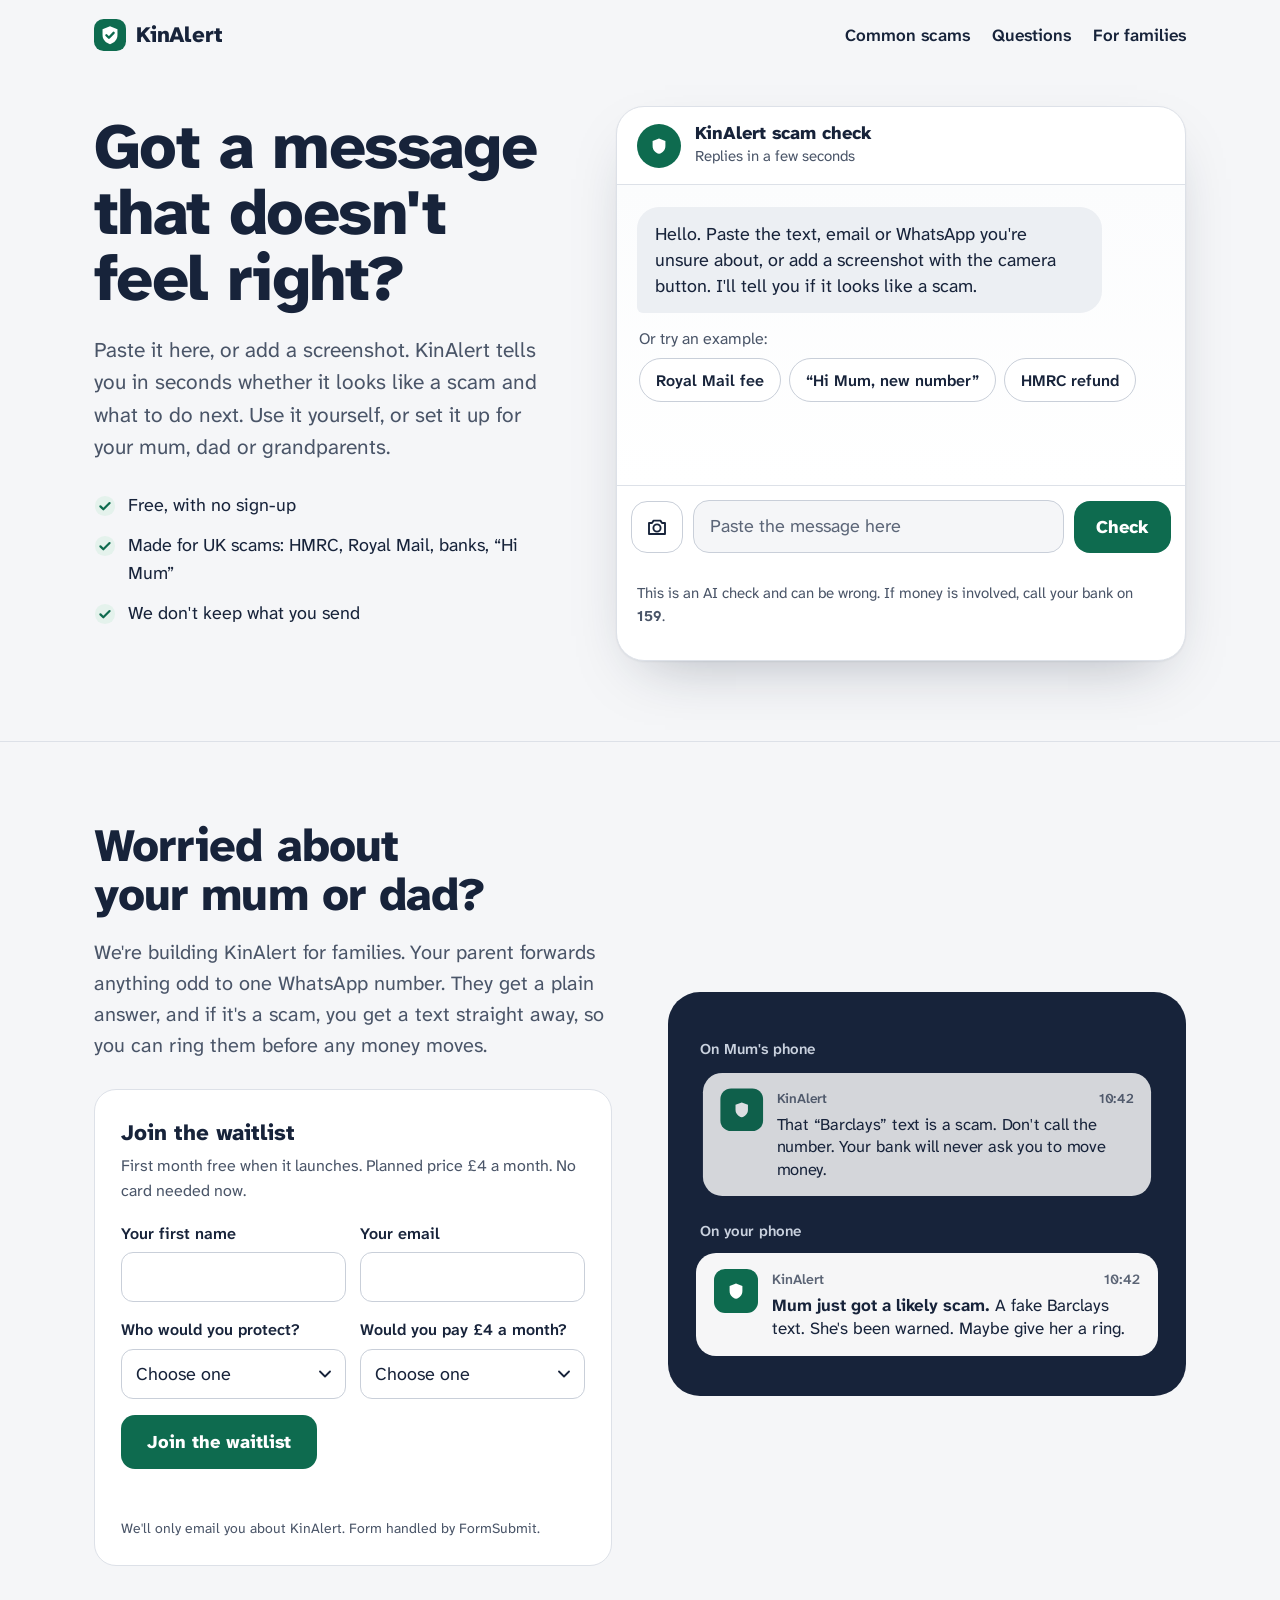
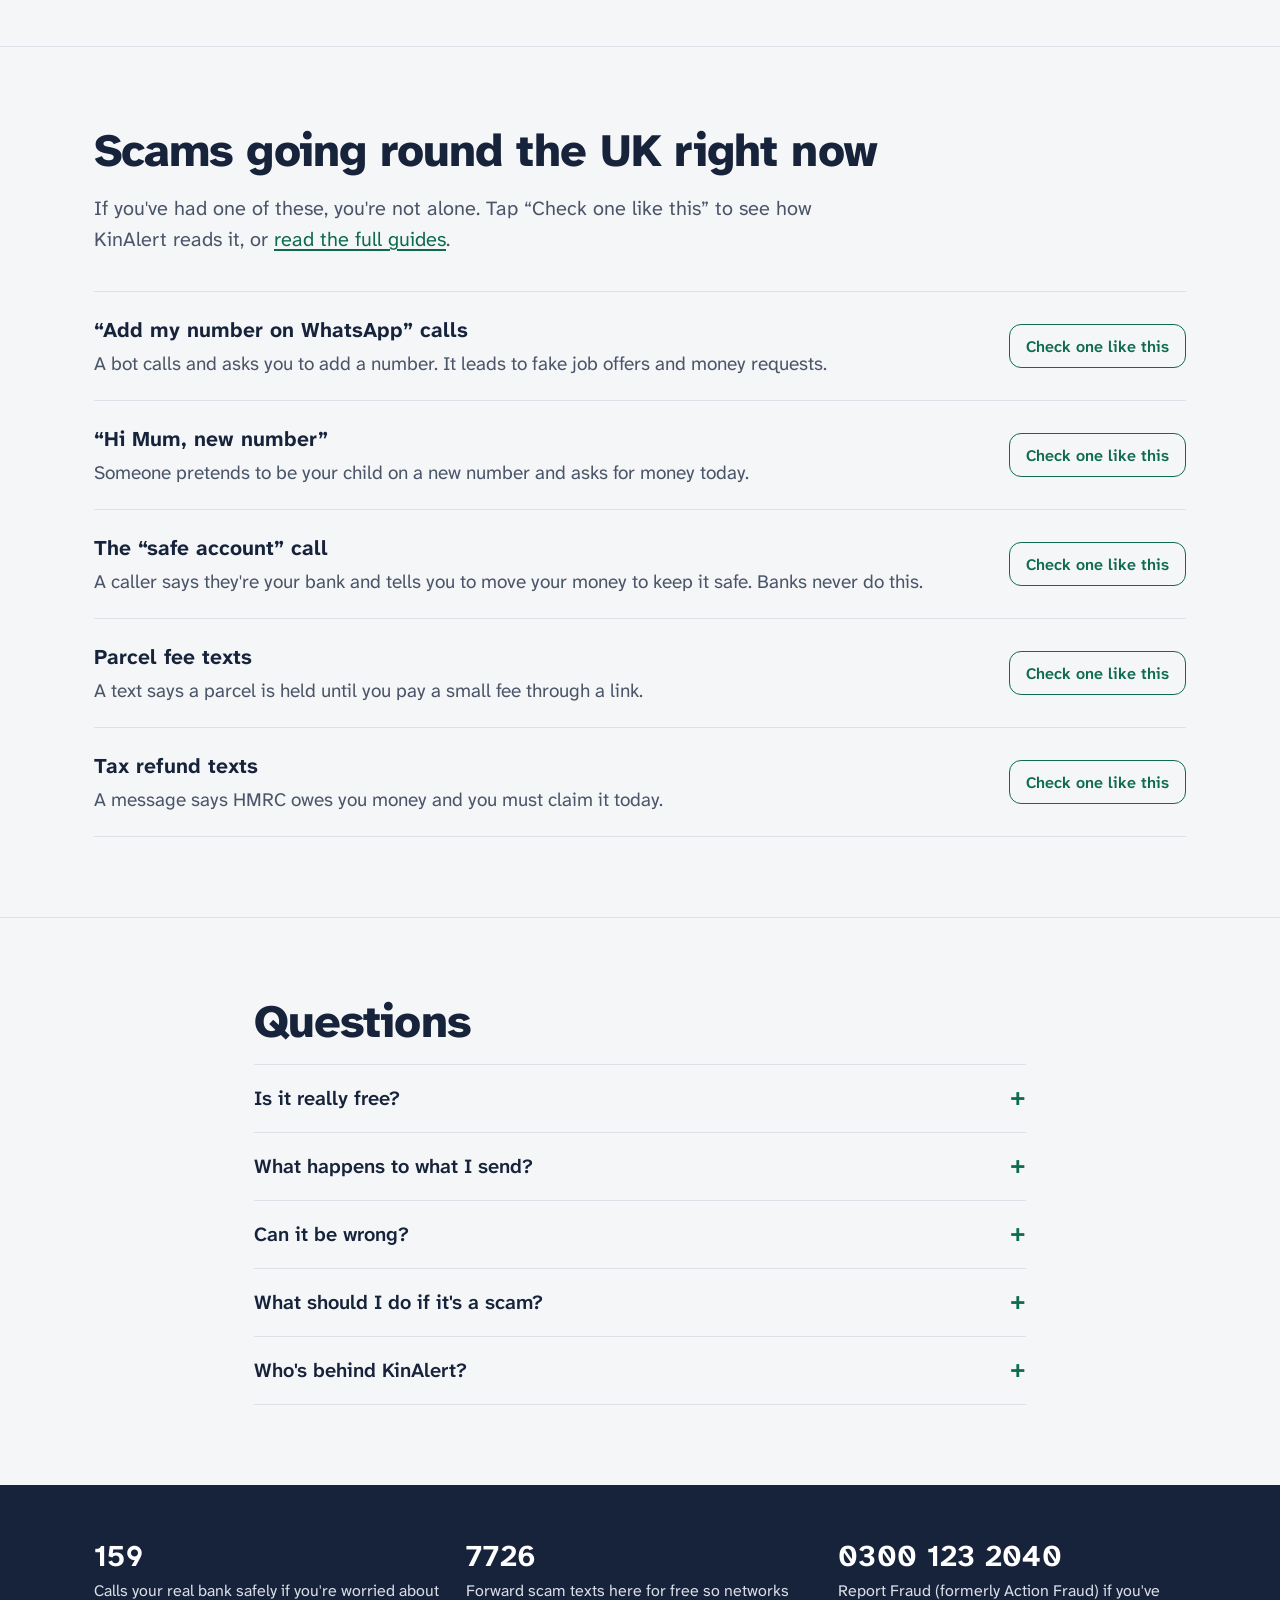
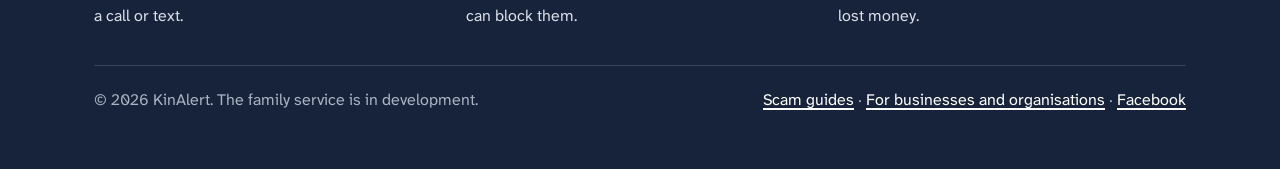
==== commit 2b163181: "feat: family-first homepage, in-depth business and organisations page with contact form" ====
--- a/index.html
+++ b/index.html
@@ -179,7 +179,6 @@
     <a class="hide-sm" href="/scams/">Common scams</a>
     <a class="hide-sm" href="#faq">Questions</a>
     <a href="#family">For families</a>
-    <a class="hide-sm" href="/business/">For businesses</a>
   </nav>
 </header>
 
@@ -187,7 +186,7 @@
   <div class="wrap hero" id="check">
     <div>
       <h1>Got a message that doesn't feel right?</h1>
-      <p class="lead">Paste it here, or add a screenshot. KinAlert tells you in seconds whether it looks like a scam, and what to do next.</p>
+      <p class="lead">Paste it here, or add a screenshot. KinAlert tells you in seconds whether it looks like a scam and what to do next. Use it yourself, or set it up for your mum, dad or grandparents.</p>
       <ul class="facts">
         <li><svg width="22" height="22" viewBox="0 0 24 24" aria-hidden="true"><circle cx="12" cy="12" r="11" fill="#e4f2ec"/><path d="M7 12.4l3.2 3.2L17 8.8" fill="none" stroke="#0e6b4f" stroke-width="2.4" stroke-linecap="round" stroke-linejoin="round"/></svg>Free, with no sign-up</li>
         <li><svg width="22" height="22" viewBox="0 0 24 24" aria-hidden="true"><circle cx="12" cy="12" r="11" fill="#e4f2ec"/><path d="M7 12.4l3.2 3.2L17 8.8" fill="none" stroke="#0e6b4f" stroke-width="2.4" stroke-linecap="round" stroke-linejoin="round"/></svg>Made for UK scams: HMRC, Royal Mail, banks, “Hi Mum”</li>
@@ -292,7 +291,7 @@
       <div><b>7726</b>Forward scam texts here for free so networks can block them.</div>
       <div><b>0300 123 2040</b>Report Fraud (formerly Action Fraud) if you've lost money.</div>
     </div>
-    <div class="legal"><span>© 2026 KinAlert. The family service is in development.</span><span><a href="/business/">For businesses</a> · <a href="/scams/">Scam guides</a> · <a href="https://www.facebook.com/profile.php?id=61595379268950" rel="noopener">Facebook</a></span></div>
+    <div class="legal"><span>© 2026 KinAlert. The family service is in development.</span><span><a href="/scams/">Scam guides</a> · <a href="/business/">For businesses and organisations</a> · <a href="https://www.facebook.com/profile.php?id=61595379268950" rel="noopener">Facebook</a></span></div>
   </div>
 </footer>
 
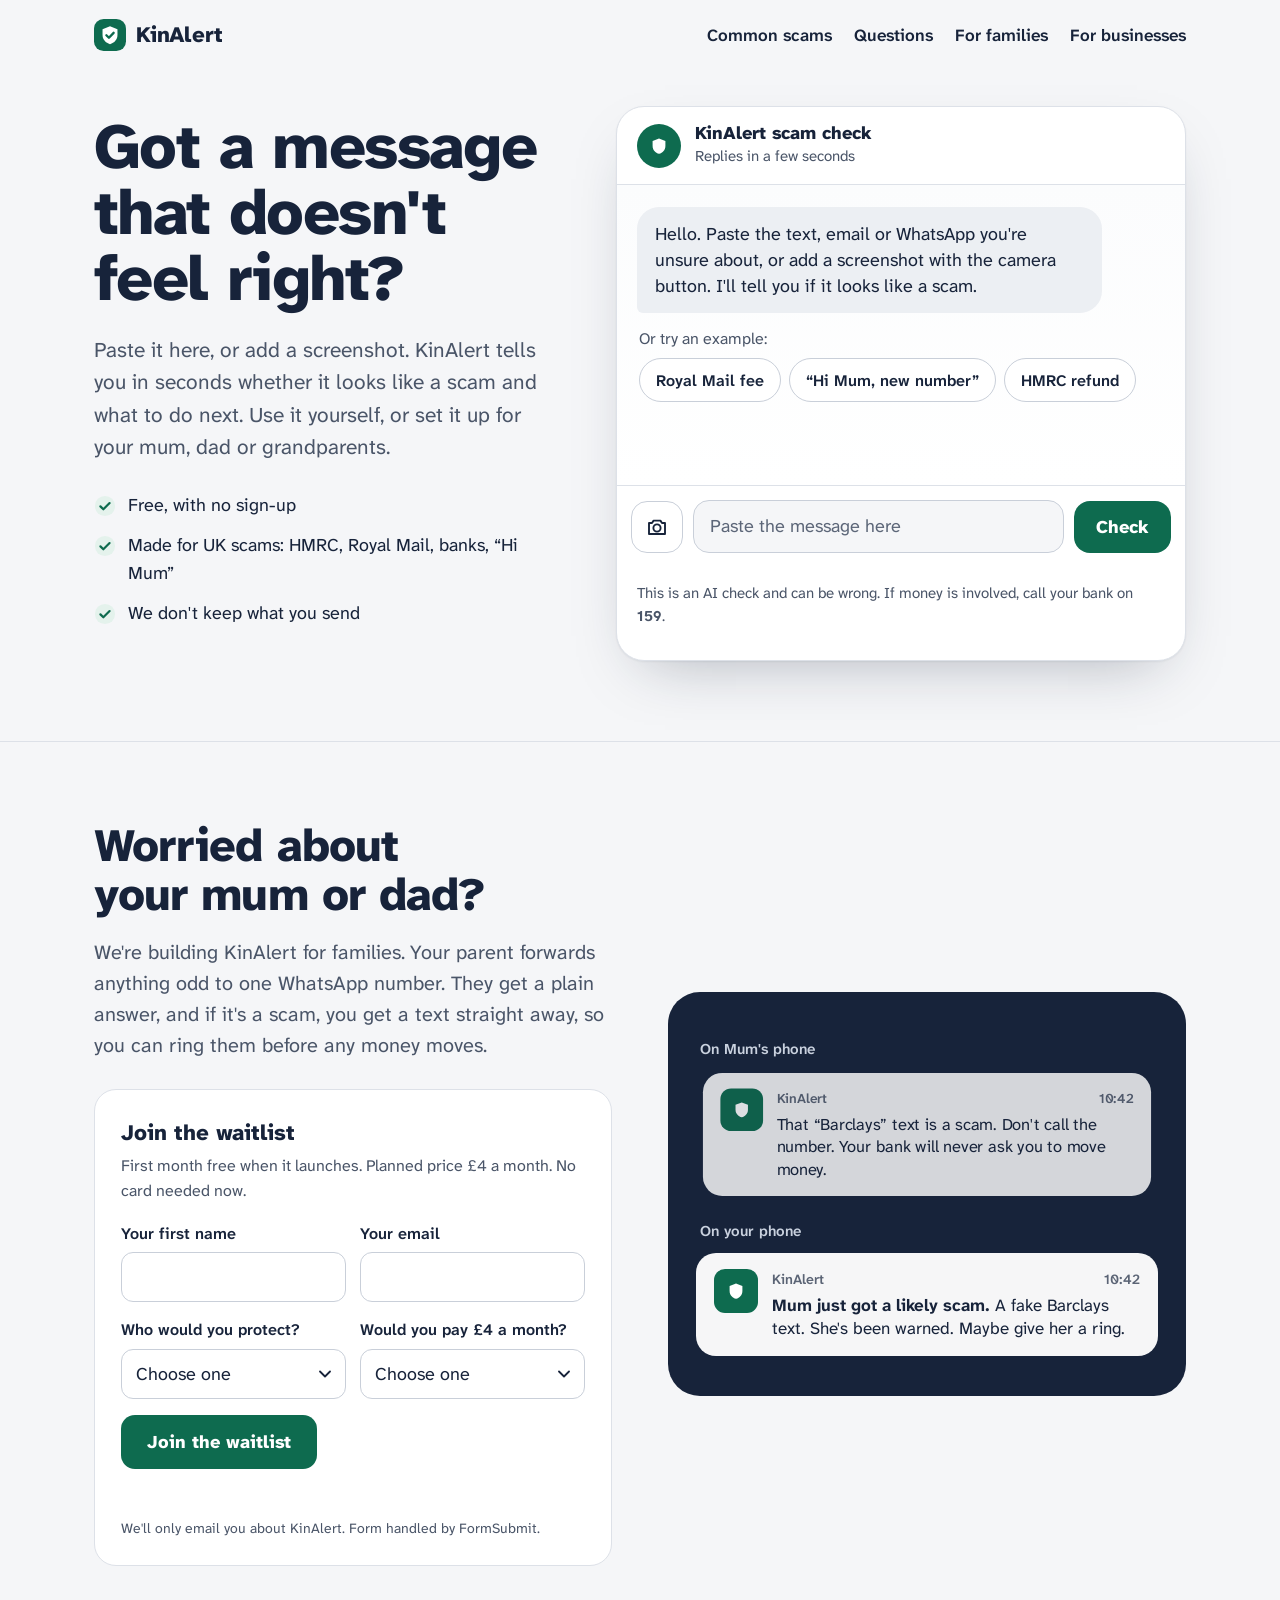
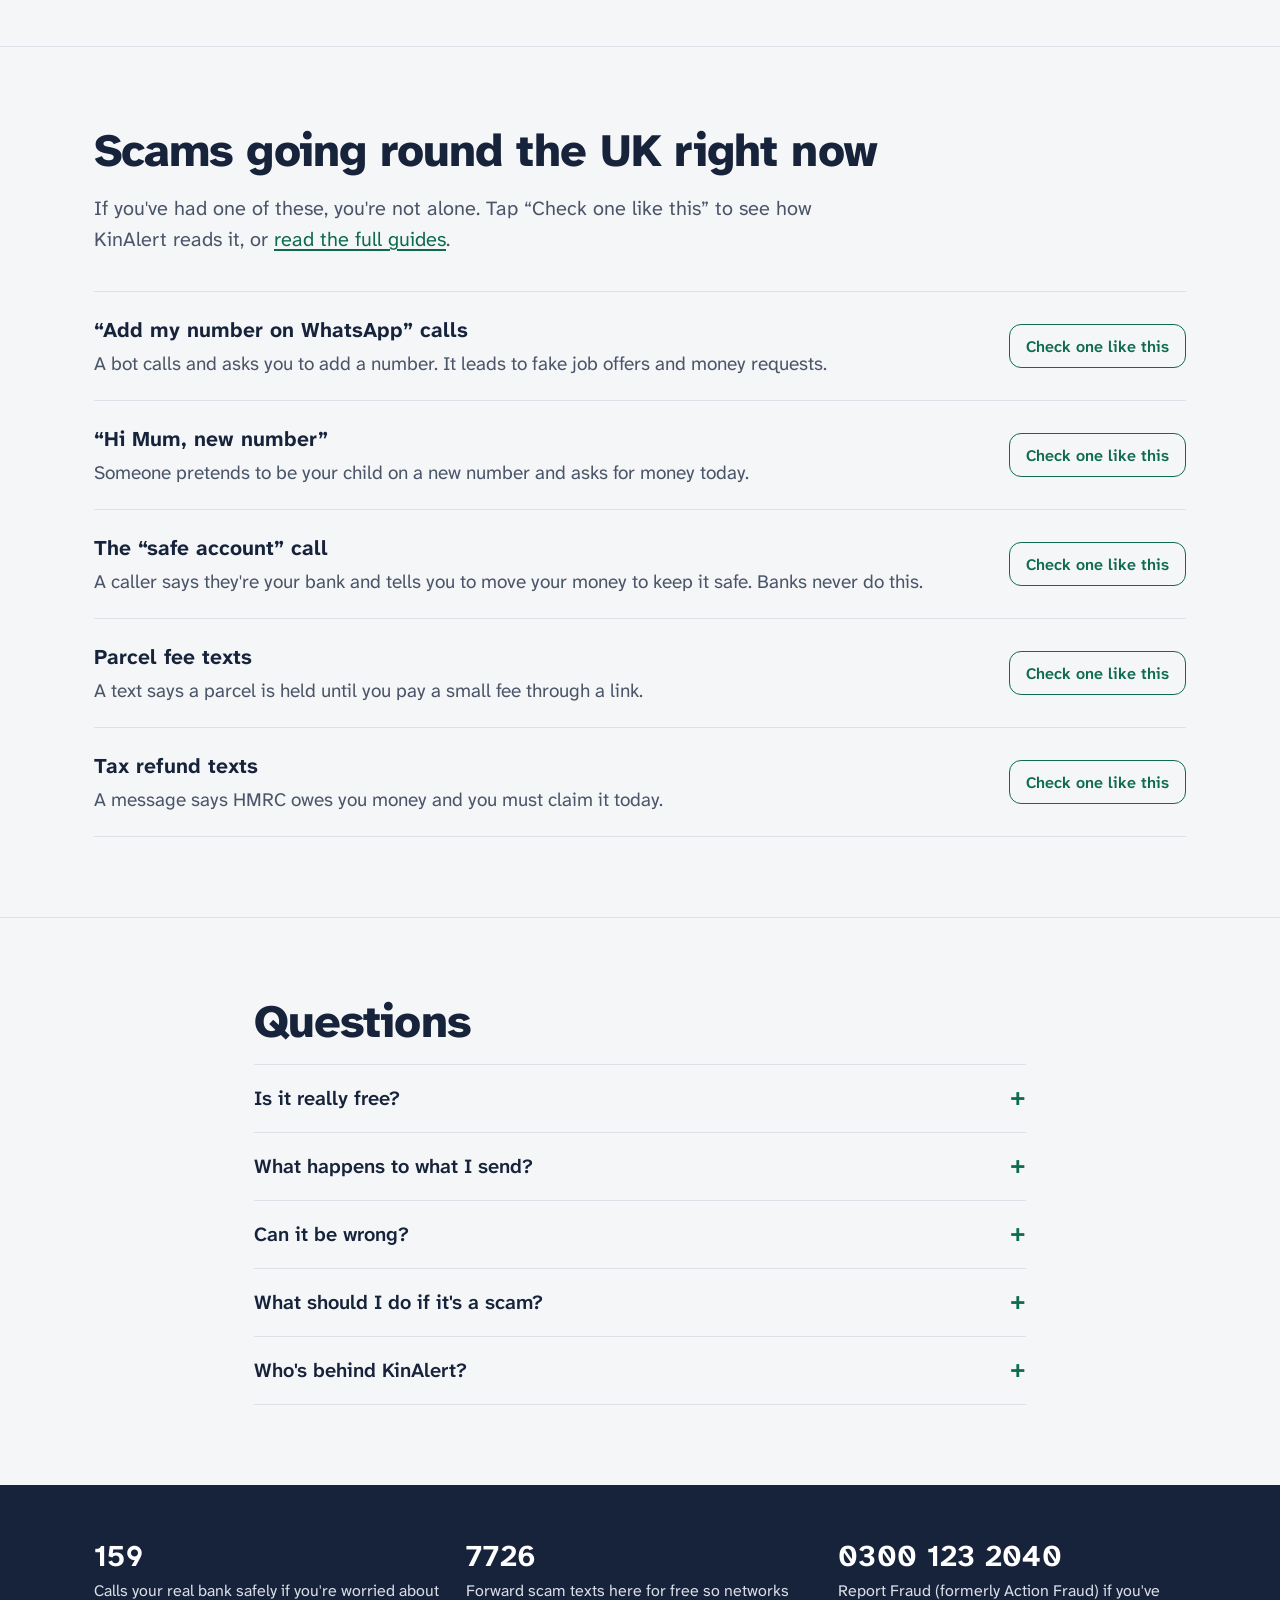
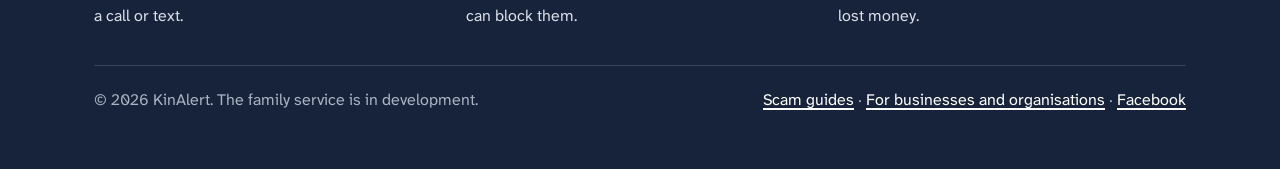
==== commit 2676b07b: "fix: restore For businesses link in top menu" ====
--- a/index.html
+++ b/index.html
@@ -179,6 +179,7 @@
     <a class="hide-sm" href="/scams/">Common scams</a>
     <a class="hide-sm" href="#faq">Questions</a>
     <a href="#family">For families</a>
+    <a class="hide-sm" href="/business/">For businesses</a>
   </nav>
 </header>
 
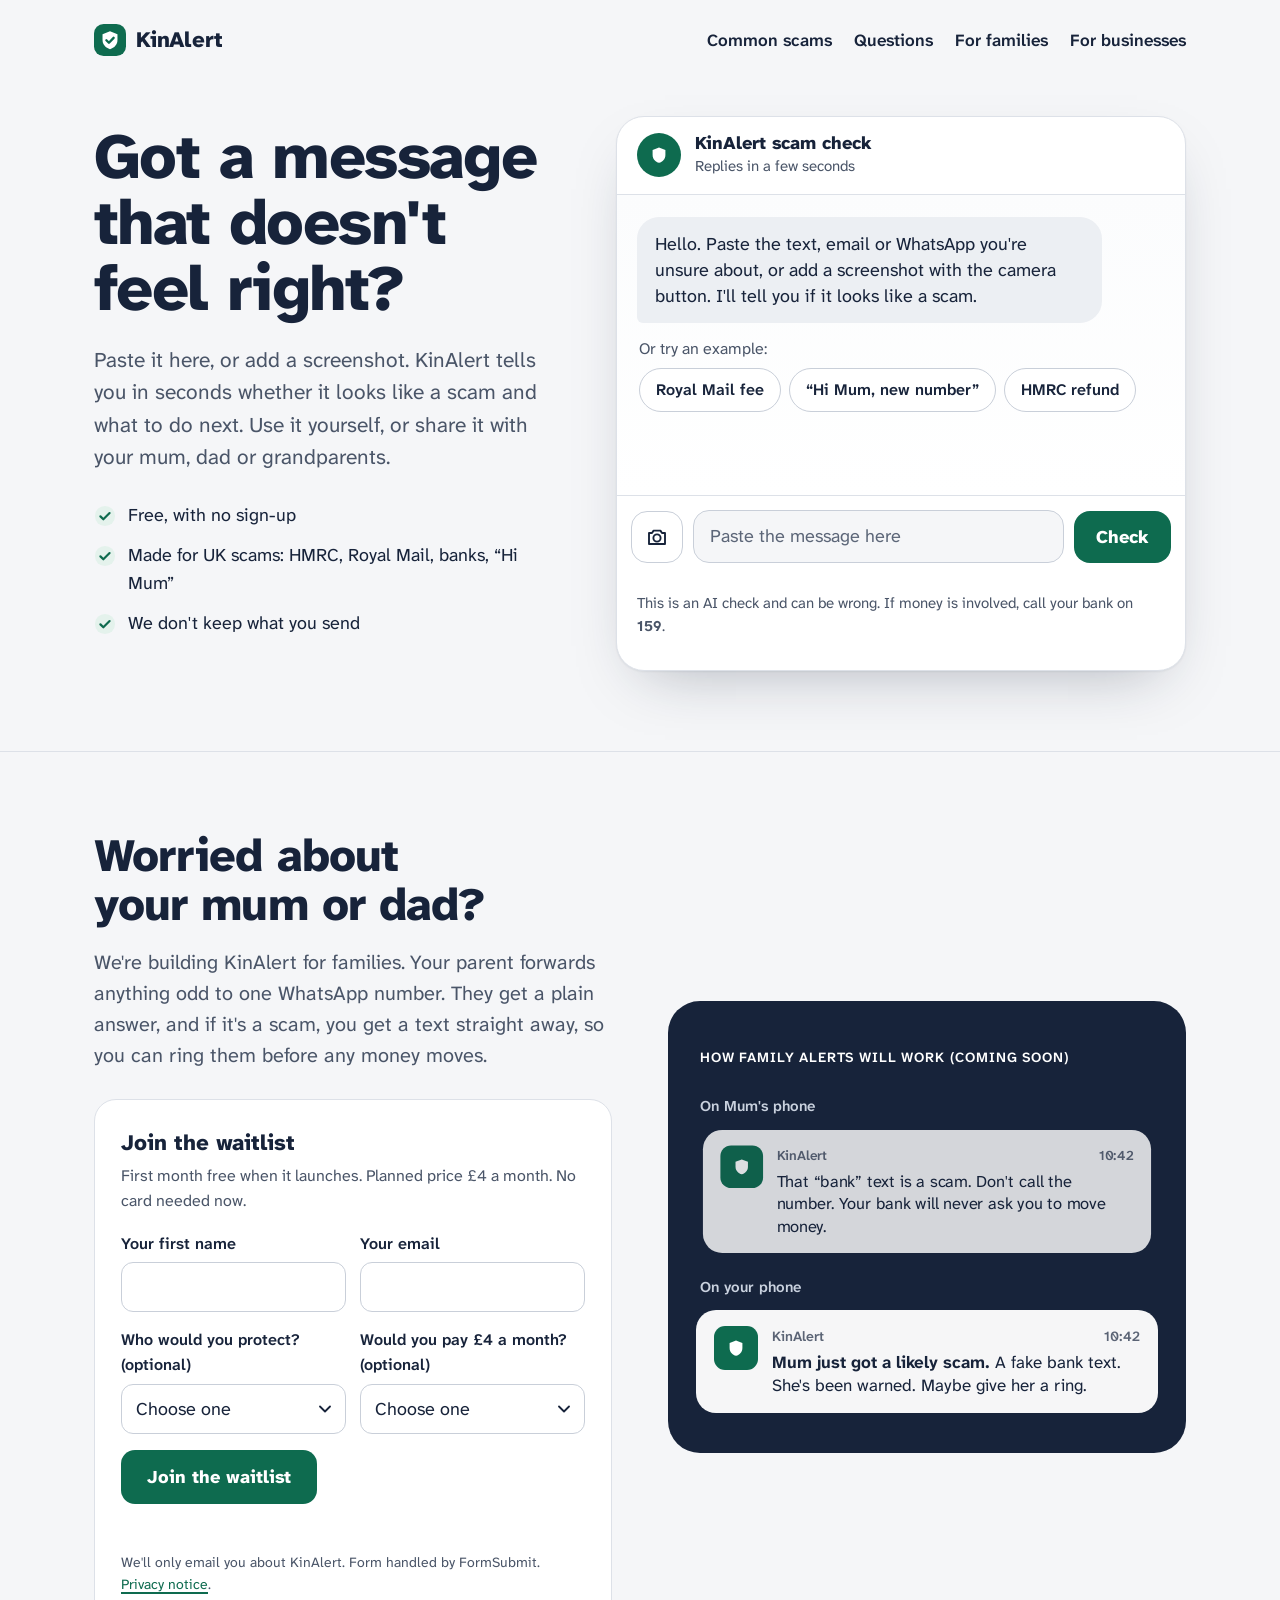
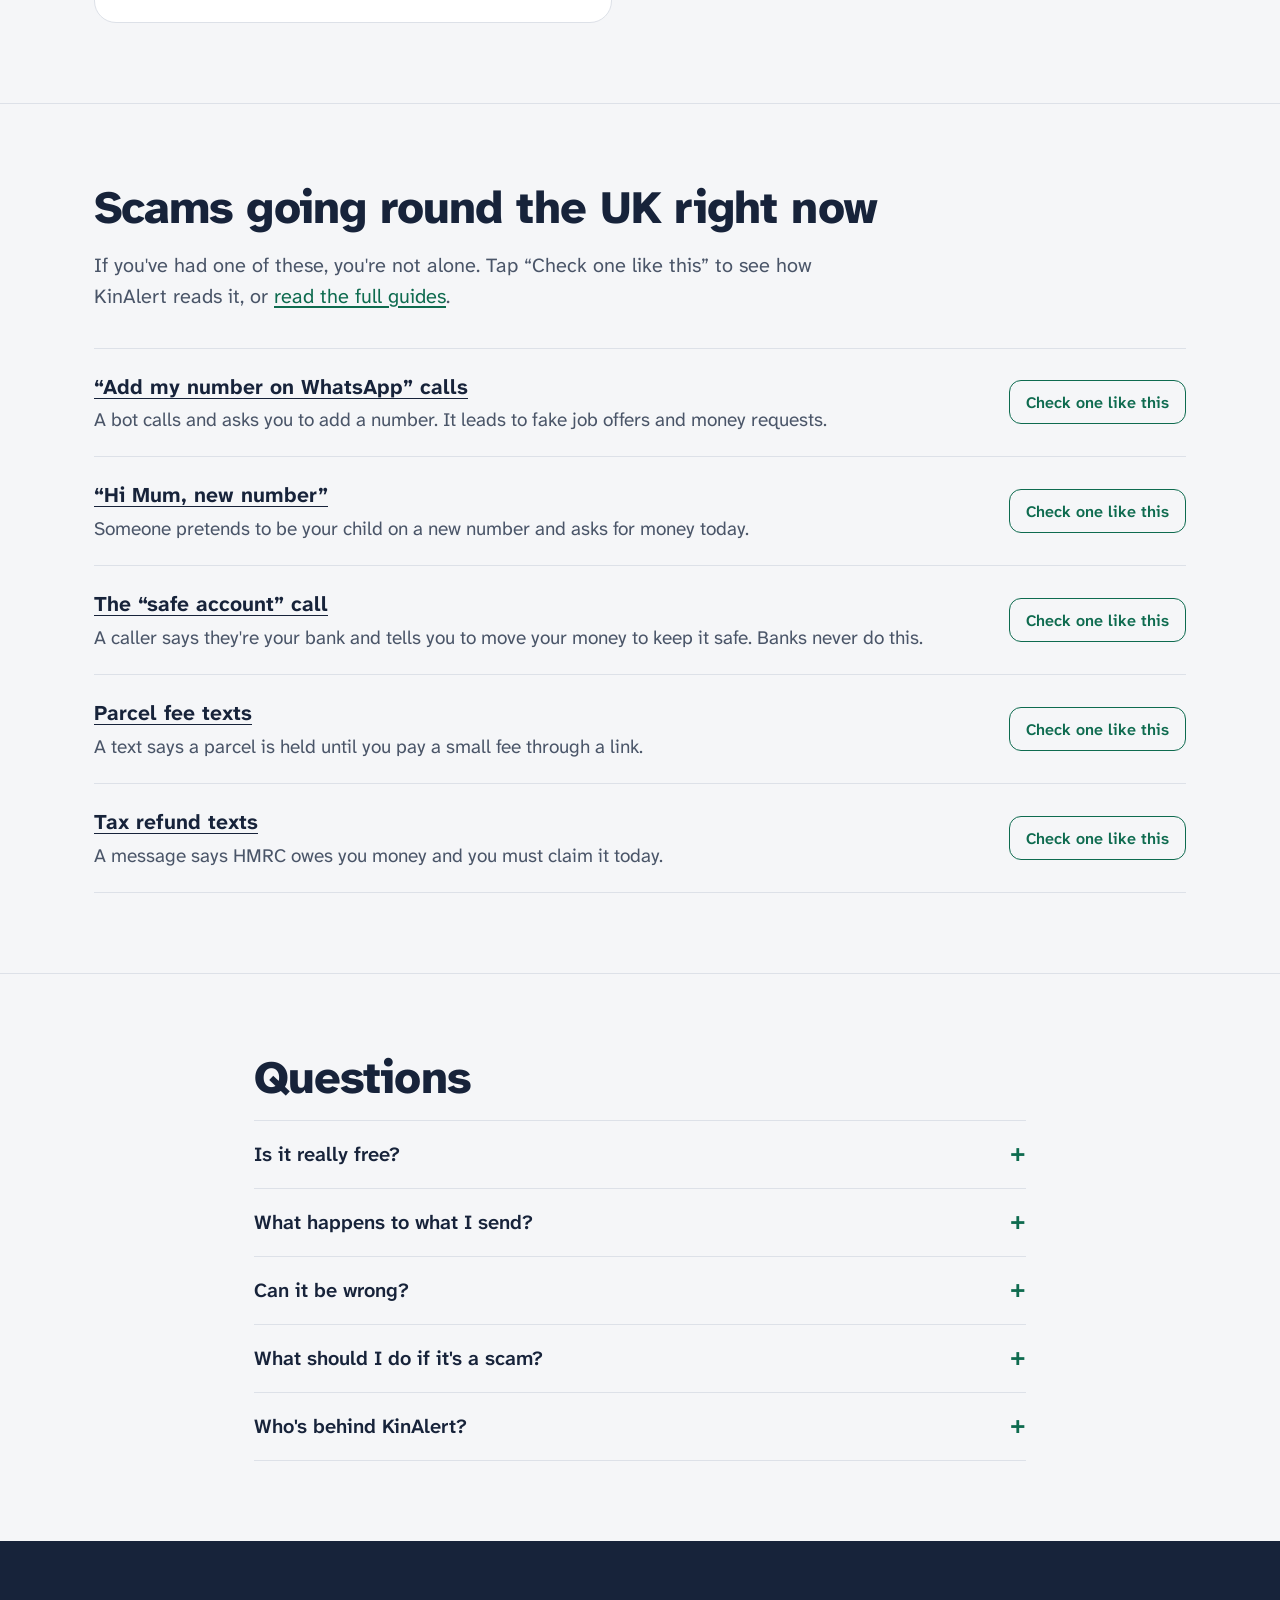
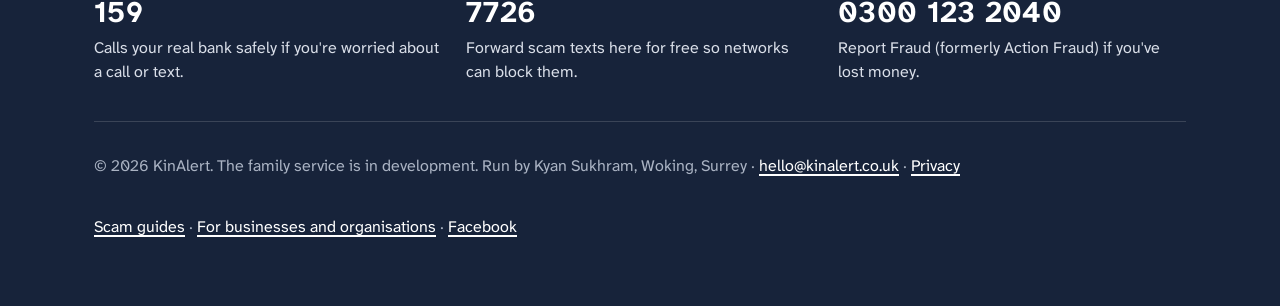
==== commit 5d6f004c: "fix: site audit fixes (honest feature tags, privacy notice, safer checker, a11y, SEO) - Business pag" ====
--- a/index.html
+++ b/index.html
@@ -49,7 +49,7 @@
   .top{display:flex;align-items:center;justify-content:space-between;padding-top:18px;padding-bottom:18px}
   .brand{display:flex;align-items:center;gap:10px;font-weight:800;font-size:22px;color:var(--ink);text-decoration:none;letter-spacing:-.01em}
   .nav{display:flex;gap:22px;align-items:center;font-weight:600;font-size:17px}
-  .nav a{color:var(--ink);text-decoration:none}
+  .nav a{color:var(--ink);text-decoration:none;min-height:44px;display:inline-flex;align-items:center}
   .nav a:hover{text-decoration:underline}
 
   .hero{display:grid;grid-template-columns:.9fr 1.1fr;gap:56px;align-items:start;padding-top:36px;padding-bottom:80px}
@@ -89,6 +89,7 @@
   .composer{border-top:1px solid var(--line);padding:14px;display:grid;grid-template-columns:auto 1fr auto;gap:10px;align-items:end;background:var(--surface)}
   .attach{width:52px;height:52px;border-radius:16px;border:1.5px solid var(--line-2);background:var(--surface);display:grid;place-items:center;cursor:pointer}
   .attach:hover{border-color:var(--ink)}
+  .attach:focus-within{outline:4px solid var(--focus);outline-offset:2px}
   textarea{width:100%;min-height:52px;max-height:200px;resize:none;font:400 18px/1.4 var(--font);color:var(--ink);padding:13px 16px;border:1.5px solid var(--line-2);border-radius:16px;background:var(--bg)}
   textarea:focus{outline:none;border-color:var(--brand);background:#fff;box-shadow:0 0 0 4px rgba(14,107,79,.15)}
   textarea::placeholder{color:#5c6678}
@@ -114,6 +115,7 @@
   .notif .m{font-size:17px;line-height:1.35}
   .notif.mum{opacity:.85;transform:scale(.97)}
   .who{color:#c9d1de;font-size:15px;font-weight:600;margin:6px 4px -6px}
+  .who.soon-cap{color:#fff;font-size:14px;text-transform:uppercase;letter-spacing:.06em;margin-bottom:4px}
   form.wait{background:var(--surface);border:1px solid var(--line);border-radius:22px;padding:26px;margin-top:28px}
   .row{display:grid;grid-template-columns:1fr 1fr;gap:14px}
   label{display:block;font-weight:600;font-size:16px;margin:0 0 6px}
@@ -132,6 +134,7 @@
   .scams{list-style:none;margin:0;padding:0;border-top:1px solid var(--line)}
   .scams li{display:grid;grid-template-columns:1fr auto;gap:8px 24px;align-items:center;padding:22px 0;border-bottom:1px solid var(--line)}
   .scams strong{font-size:21px;display:block;margin-bottom:2px}
+  .scams strong a{color:var(--ink);text-decoration:underline;text-decoration-thickness:1px;text-underline-offset:4px}
   .scams span{color:var(--ink-2)}
   .ghost{font:600 16px var(--font);color:var(--brand);background:none;border:1.5px solid var(--brand);border-radius:12px;padding:10px 16px;cursor:pointer;white-space:nowrap;min-height:44px}
   .ghost:hover{background:var(--brand-tint)}
@@ -145,7 +148,7 @@
   details p{margin:12px 0 0;color:var(--ink-2);max-width:42em}
 
   footer{background:var(--ink);color:#d9dee8;padding-top:48px;padding-bottom:56px;font-size:16px}
-  footer a{color:#fff}
+  footer a{color:#fff;display:inline-block;padding:10px 0}
   .numbers{display:grid;grid-template-columns:repeat(3,1fr);gap:24px;margin-bottom:36px}
   .numbers b{display:block;font-size:30px;color:#fff;letter-spacing:.01em}
   .legal{display:flex;justify-content:space-between;gap:16px;flex-wrap:wrap;border-top:1px solid rgba(255,255,255,.15);padding-top:22px;color:#aab3c3}
@@ -187,7 +190,7 @@
   <div class="wrap hero" id="check">
     <div>
       <h1>Got a message that doesn't feel right?</h1>
-      <p class="lead">Paste it here, or add a screenshot. KinAlert tells you in seconds whether it looks like a scam and what to do next. Use it yourself, or set it up for your mum, dad or grandparents.</p>
+      <p class="lead">Paste it here, or add a screenshot. KinAlert tells you in seconds whether it looks like a scam and what to do next. Use it yourself, or share it with your mum, dad or grandparents.</p>
       <ul class="facts">
         <li><svg width="22" height="22" viewBox="0 0 24 24" aria-hidden="true"><circle cx="12" cy="12" r="11" fill="#e4f2ec"/><path d="M7 12.4l3.2 3.2L17 8.8" fill="none" stroke="#0e6b4f" stroke-width="2.4" stroke-linecap="round" stroke-linejoin="round"/></svg>Free, with no sign-up</li>
         <li><svg width="22" height="22" viewBox="0 0 24 24" aria-hidden="true"><circle cx="12" cy="12" r="11" fill="#e4f2ec"/><path d="M7 12.4l3.2 3.2L17 8.8" fill="none" stroke="#0e6b4f" stroke-width="2.4" stroke-linecap="round" stroke-linejoin="round"/></svg>Made for UK scams: HMRC, Royal Mail, banks, “Hi Mum”</li>
@@ -239,22 +242,23 @@
             <div class="field"><label for="email">Your email</label><input id="email" name="email" type="email" inputmode="email" autocomplete="email" required maxlength="120"></div>
           </div>
           <div class="row">
-            <div class="field"><label for="who">Who would you protect?</label>
-              <select id="who" name="who" required><option value="">Choose one</option><option>Mum</option><option>Dad</option><option>Both parents</option><option>Grandparent</option><option>Someone else</option></select></div>
-            <div class="field"><label for="pay">Would you pay £4 a month?</label>
-              <select id="pay" name="pay" required><option value="">Choose one</option><option>Yes</option><option>Maybe</option><option>Only if it were free</option></select></div>
+            <div class="field"><label for="who">Who would you protect? (optional)</label>
+              <select id="who" name="who"><option value="">Choose one</option><option>Mum</option><option>Dad</option><option>Both parents</option><option>Grandparent</option><option>Someone else</option></select></div>
+            <div class="field"><label for="pay">Would you pay £4 a month? (optional)</label>
+              <select id="pay" name="pay"><option value="">Choose one</option><option>Yes</option><option>Maybe</option><option>Only if it were free</option></select></div>
           </div>
           <input class="hp" type="text" name="_honey" tabindex="-1" autocomplete="off" aria-hidden="true">
           <button class="btn" type="submit" id="submit">Join the waitlist</button>
           <p class="msg" id="wmsg" role="status" aria-live="polite"></p>
-          <p class="fine">We'll only email you about KinAlert. Form handled by FormSubmit.</p>
+          <p class="fine">We'll only email you about KinAlert. Form handled by FormSubmit. <a href="/privacy/">Privacy notice</a>.</p>
         </form>
       </div>
       <div class="alert-demo" aria-label="Example: Mum's phone gets a scam warning and you get an alert">
+        <div class="who soon-cap">How family alerts will work (coming soon)</div>
         <div class="who">On Mum's phone</div>
-        <div class="notif mum"><span class="ic" aria-hidden="true"><svg width="24" height="24" viewBox="0 0 30 30"><path d="M15 5.5l8 3.2v6.2c0 4.9-3.4 8.5-8 9.9-4.6-1.4-8-5-8-9.9V8.7l8-3.2z" fill="#fff"/></svg></span><span class="t"><span>KinAlert</span><span>10:42</span></span><span class="m">That “Barclays” text is a scam. Don't call the number. Your bank will never ask you to move money.</span></div>
+        <div class="notif mum"><span class="ic" aria-hidden="true"><svg width="24" height="24" viewBox="0 0 30 30"><path d="M15 5.5l8 3.2v6.2c0 4.9-3.4 8.5-8 9.9-4.6-1.4-8-5-8-9.9V8.7l8-3.2z" fill="#fff"/></svg></span><span class="t"><span>KinAlert</span><span>10:42</span></span><span class="m">That “bank” text is a scam. Don't call the number. Your bank will never ask you to move money.</span></div>
         <div class="who">On your phone</div>
-        <div class="notif"><span class="ic" aria-hidden="true"><svg width="24" height="24" viewBox="0 0 30 30"><path d="M15 5.5l8 3.2v6.2c0 4.9-3.4 8.5-8 9.9-4.6-1.4-8-5-8-9.9V8.7l8-3.2z" fill="#fff"/></svg></span><span class="t"><span>KinAlert</span><span>10:42</span></span><span class="m"><strong>Mum just got a likely scam.</strong> A fake Barclays text. She's been warned. Maybe give her a ring.</span></div>
+        <div class="notif"><span class="ic" aria-hidden="true"><svg width="24" height="24" viewBox="0 0 30 30"><path d="M15 5.5l8 3.2v6.2c0 4.9-3.4 8.5-8 9.9-4.6-1.4-8-5-8-9.9V8.7l8-3.2z" fill="#fff"/></svg></span><span class="t"><span>KinAlert</span><span>10:42</span></span><span class="m"><strong>Mum just got a likely scam.</strong> A fake bank text. She's been warned. Maybe give her a ring.</span></div>
       </div>
     </div>
   </section>
@@ -264,11 +268,11 @@
       <h2 id="scams-h">Scams going round the UK right now</h2>
       <p class="sub">If you've had one of these, you're not alone. Tap “Check one like this” to see how KinAlert reads it, or <a href="/scams/">read the full guides</a>.</p>
       <ul class="scams">
-        <li><div><strong>“Add my number on WhatsApp” calls</strong><span>A bot calls and asks you to add a number. It leads to fake job offers and money requests.</span></div><button class="ghost" type="button" data-ex="Hello. Can you please add my number on WhatsApp?">Check one like this</button></li>
-        <li><div><strong>“Hi Mum, new number”</strong><span>Someone pretends to be your child on a new number and asks for money today.</span></div><button class="ghost" type="button" data-ex="Hi Mum, I dropped my phone in the toilet, this is my new number. Can you help me pay a bill today? I'll pay you back tomorrow x">Check one like this</button></li>
-        <li><div><strong>The “safe account” call</strong><span>A caller says they're your bank and tells you to move your money to keep it safe. Banks never do this.</span></div><button class="ghost" type="button" data-ex="Call from my bank: they said there is fraud on my account and I need to move my savings to a new safe account today.">Check one like this</button></li>
-        <li><div><strong>Parcel fee texts</strong><span>A text says a parcel is held until you pay a small fee through a link.</span></div><button class="ghost" type="button" data-ex="Royal Mail: Your parcel is on hold due to an unpaid shipping fee of £1.45. Pay now to avoid return: royalmail-redeliver-uk.com">Check one like this</button></li>
-        <li><div><strong>Tax refund texts</strong><span>A message says HMRC owes you money and you must claim it today.</span></div><button class="ghost" type="button" data-ex="HMRC: You are due a tax refund of £326.40. Claim before midnight: hmrc-refund-gov.co">Check one like this</button></li>
+        <li><div><strong><a href="/scams/whatsapp-add-my-number-scam/">“Add my number on WhatsApp” calls</a></strong><span>A bot calls and asks you to add a number. It leads to fake job offers and money requests.</span></div><button class="ghost" type="button" data-ex="Hello. Can you please add my number on WhatsApp?">Check one like this</button></li>
+        <li><div><strong><a href="/scams/hi-mum-scam/">“Hi Mum, new number”</a></strong><span>Someone pretends to be your child on a new number and asks for money today.</span></div><button class="ghost" type="button" data-ex="Hi Mum, I dropped my phone in the toilet, this is my new number. Can you help me pay a bill today? I'll pay you back tomorrow x">Check one like this</button></li>
+        <li><div><strong><a href="/scams/safe-account-scam/">The “safe account” call</a></strong><span>A caller says they're your bank and tells you to move your money to keep it safe. Banks never do this.</span></div><button class="ghost" type="button" data-ex="Call from my bank: they said there is fraud on my account and I need to move my savings to a new safe account today.">Check one like this</button></li>
+        <li><div><strong><a href="/scams/royal-mail-scam-text/">Parcel fee texts</a></strong><span>A text says a parcel is held until you pay a small fee through a link.</span></div><button class="ghost" type="button" data-ex="Royal Mail: Your parcel is on hold due to an unpaid shipping fee of £1.45. Pay now to avoid return: royalmail-redeliver-uk.com">Check one like this</button></li>
+        <li><div><strong><a href="/scams/hmrc-scam-text/">Tax refund texts</a></strong><span>A message says HMRC owes you money and you must claim it today.</span></div><button class="ghost" type="button" data-ex="HMRC: You are due a tax refund of £326.40. Claim before midnight: hmrc-refund-gov.co">Check one like this</button></li>
       </ul>
     </div>
   </section>
@@ -277,7 +281,7 @@
     <div class="wrap" style="max-width:820px">
       <h2 id="faq-h">Questions</h2>
       <details><summary>Is it really free?</summary><p>Yes. Checking a message is free. We're building a paid family plan that alerts you when your parent gets a scam.</p></details>
-      <details><summary>What happens to what I send?</summary><p>Your message or screenshot is sent to our AI to be checked, then the answer comes back to you. We don't save it, and we never contact you or the sender. Don't send passwords, PINs or full card numbers.</p></details>
+      <details><summary>What happens to what I send?</summary><p>Your message or screenshot is sent to Anthropic's Claude AI to be checked, then the answer comes back to you. KinAlert doesn't save it, and we never contact you or the sender. Don't send passwords, PINs or full card numbers.</p></details>
       <details><summary>Can it be wrong?</summary><p>Yes, it can. It's built to be careful: if it isn't sure, it says so rather than calling something safe. If money is involved, hang up and call your bank on 159.</p></details>
       <details><summary>What should I do if it's a scam?</summary><p>Don't reply, click links or send money. Forward scam texts to 7726 for free. If you've lost money, call your bank straight away and report it to Report Fraud on 0300 123 2040.</p></details>
       <details><summary>Who's behind KinAlert?</summary><p>KinAlert is being built in the UK by a 21-year-old founder who gets these scam calls and texts constantly, and started worrying how easily his own mum could fall for one.</p></details>
@@ -292,7 +296,7 @@
       <div><b>7726</b>Forward scam texts here for free so networks can block them.</div>
       <div><b>0300 123 2040</b>Report Fraud (formerly Action Fraud) if you've lost money.</div>
     </div>
-    <div class="legal"><span>© 2026 KinAlert. The family service is in development.</span><span><a href="/scams/">Scam guides</a> · <a href="/business/">For businesses and organisations</a> · <a href="https://www.facebook.com/profile.php?id=61595379268950" rel="noopener">Facebook</a></span></div>
+    <div class="legal"><span>© 2026 KinAlert. The family service is in development. Run by Kyan Sukhram, Woking, Surrey · <a href="mailto:hello@kinalert.co.uk">hello@kinalert.co.uk</a> · <a href="/privacy/">Privacy</a></span><span><a href="/scams/">Scam guides</a> · <a href="/business/">For businesses and organisations</a> · <a href="https://www.facebook.com/profile.php?id=61595379268950" rel="noopener">Facebook</a></span></div>
   </div>
 </footer>
 
@@ -302,7 +306,7 @@
   var thread = document.getElementById('thread'), form = document.getElementById('checkForm');
   var msg = document.getElementById('msg'), send = document.getElementById('send'), file = document.getElementById('file');
   var preview = document.getElementById('preview'), previewImg = document.getElementById('previewImg');
-  var image = null;
+  var image = null, busy = false, loadingImg = false;
   var TITLE = { SCAM: 'This looks like a scam', SAFE: 'This looks genuine', UNSURE: 'Not sure, so be careful' };
   var ICON = {
     SCAM: '<svg width="26" height="26" viewBox="0 0 24 24" aria-hidden="true"><path d="M12 2.5L23 21.5H1L12 2.5z" fill="#c8102e"/><path d="M12 9v5.5M12 17.6v.1" stroke="#fff" stroke-width="2.4" stroke-linecap="round"/></svg>',
@@ -328,16 +332,19 @@
     var f = file.files && file.files[0];
     if (!f) return;
     if (!/^image\//.test(f.type)) { addError('Choose a picture or screenshot.'); return; }
+    loadingImg = true;
     var reader = new FileReader();
+    reader.onerror = function () { loadingImg = false; addError("That picture couldn't be opened. Try a different screenshot."); };
     reader.onload = function () {
       var img = new Image();
       img.onload = function () {
+        loadingImg = false;
         var scale = Math.min(1, 1600 / Math.max(img.width, img.height));
         var c = document.createElement('canvas'); c.width = Math.round(img.width * scale); c.height = Math.round(img.height * scale);
-        c.getContext('2d').drawImage(img, 0, 0, c.width, c.height);
+        var ctx = c.getContext('2d'); ctx.fillStyle = '#fff'; ctx.fillRect(0, 0, c.width, c.height); ctx.drawImage(img, 0, 0, c.width, c.height);
         setImage(c.toDataURL('image/jpeg', 0.85));
       };
-      img.onerror = function () { addError("That picture couldn't be opened. Try a different screenshot."); };
+      img.onerror = function () { loadingImg = false; addError("That picture couldn't be opened. Try a different screenshot."); };
       img.src = reader.result;
     };
     reader.readAsDataURL(f);
@@ -357,6 +364,8 @@
   }
 
   function check(text) {
+    if (busy) return;
+    if (loadingImg) { addError('Your screenshot is still loading. Try again in a second.'); return; }
     if (!image && text.length < 5) { addError('Paste the message, or add a screenshot with the camera button.'); msg.focus(); return; }
     var mine = el('div', 'b out');
     if (image) { var im = document.createElement('img'); im.src = image; im.alt = 'Your screenshot'; mine.appendChild(im); if (text) mine.appendChild(document.createTextNode('\n' + text)); }
@@ -365,19 +374,23 @@
     var typing = el('div', 'b in', '<span class="typing" aria-label="Checking"><i></i><i></i><i></i></span>');
     thread.appendChild(typing); scrollDown();
     var payload = { text: text }; if (image) payload.image = image;
+    var sentImage = image;
     msg.value = ''; grow(); setImage(null);
-    send.disabled = true; send.textContent = 'Checking';
+    busy = true; send.disabled = true; send.textContent = 'Checking';
+    function restore() { if (!msg.value) { msg.value = text; grow(); } if (sentImage && !image) setImage(sentImage); }
     fetch(API, { method: 'POST', headers: { 'Content-Type': 'application/json' }, body: JSON.stringify(payload) })
-      .then(function (r) { return r.json(); })
-      .then(function (j) { typing.remove(); if (!j.success) { addError(j.error || 'Something went wrong. Try again.'); return; } showVerdict(j.data); })
-      .catch(function (e) { console.error('check failed', e); typing.remove(); addError('No connection. Check your internet and try again.'); })
-      .finally(function () { send.disabled = false; send.textContent = 'Check'; });
+      .then(function (r) { return r.json().catch(function () { return { success: false, error: 'The checker is busy. Please try again in a moment.' }; }); })
+      .then(function (j) { typing.remove(); if (!j.success) { addError(j.error || 'Something went wrong. Try again.'); restore(); return; } showVerdict(j.data); })
+      .catch(function (e) { console.error('check failed', e); typing.remove(); addError('No connection. Check your internet and try again.'); restore(); })
+      .finally(function () { busy = false; send.disabled = false; send.textContent = 'Check'; });
   }
 
   form.addEventListener('submit', function (e) { e.preventDefault(); check(msg.value.trim()); });
   document.querySelectorAll('[data-ex]').forEach(function (b) {
     b.addEventListener('click', function () {
-      document.getElementById('check').scrollIntoView({ behavior: 'smooth', block: 'start' });
+      if (busy) return;
+      var still = window.matchMedia('(prefers-reduced-motion: reduce)').matches;
+      document.getElementById('check').scrollIntoView({ behavior: still ? 'auto' : 'smooth', block: 'start' });
       msg.value = b.getAttribute('data-ex'); grow(); check(msg.value);
     });
   });
@@ -390,9 +403,9 @@
   wf.addEventListener('submit', function (e) {
     e.preventDefault();
     var d = { name: wf.name.value, email: wf.email.value, who: wf.who.value, pay: wf.pay.value, _honey: wf._honey.value, _subject: 'KinAlert waitlist signup', _template: 'table', _captcha: 'false' };
-    var bad = !d.name.trim() ? ['name', 'Add your first name.'] : !/^[^\s@]+@[^\s@]+\.[^\s@]+$/.test(d.email.trim()) ? ['email', 'Check your email address.'] : !d.who ? ['who', 'Choose who you would protect.'] : !d.pay ? ['pay', 'Answer the £4 question.'] : null;
+    var bad = !d.name.trim() ? ['name', 'Add your first name.'] : !/^[^\s@]+@[^\s@]+\.[^\s@]+$/.test(d.email.trim()) ? ['email', 'Check your email address.'] : null;
     if (bad) { wf[bad[0]].setAttribute('aria-invalid', 'true'); wf[bad[0]].focus(); show(bad[1], false); return; }
-    wbtn.disabled = true; wbtn.textContent = 'Sending';
+    wbtn.disabled = true; wbtn.textContent = 'Sending…'; show('Sending… this can take up to 30 seconds. Please keep this page open.', true);
     fetch(ENDPOINT, { method: 'POST', headers: { 'Content-Type': 'application/json', 'Accept': 'application/json' }, body: JSON.stringify(d) })
       .then(function (r) { return r.json().then(function (j) { return { ok: r.ok, j: j }; }); })
       .then(function (res) { if (res.ok && String(res.j.success) === 'true') { wf.reset(); show("You're on the list. We'll email you when it's ready.", true); } else { console.error('Waitlist error', res.j); show("That didn't send. Try again in a minute.", false); } })
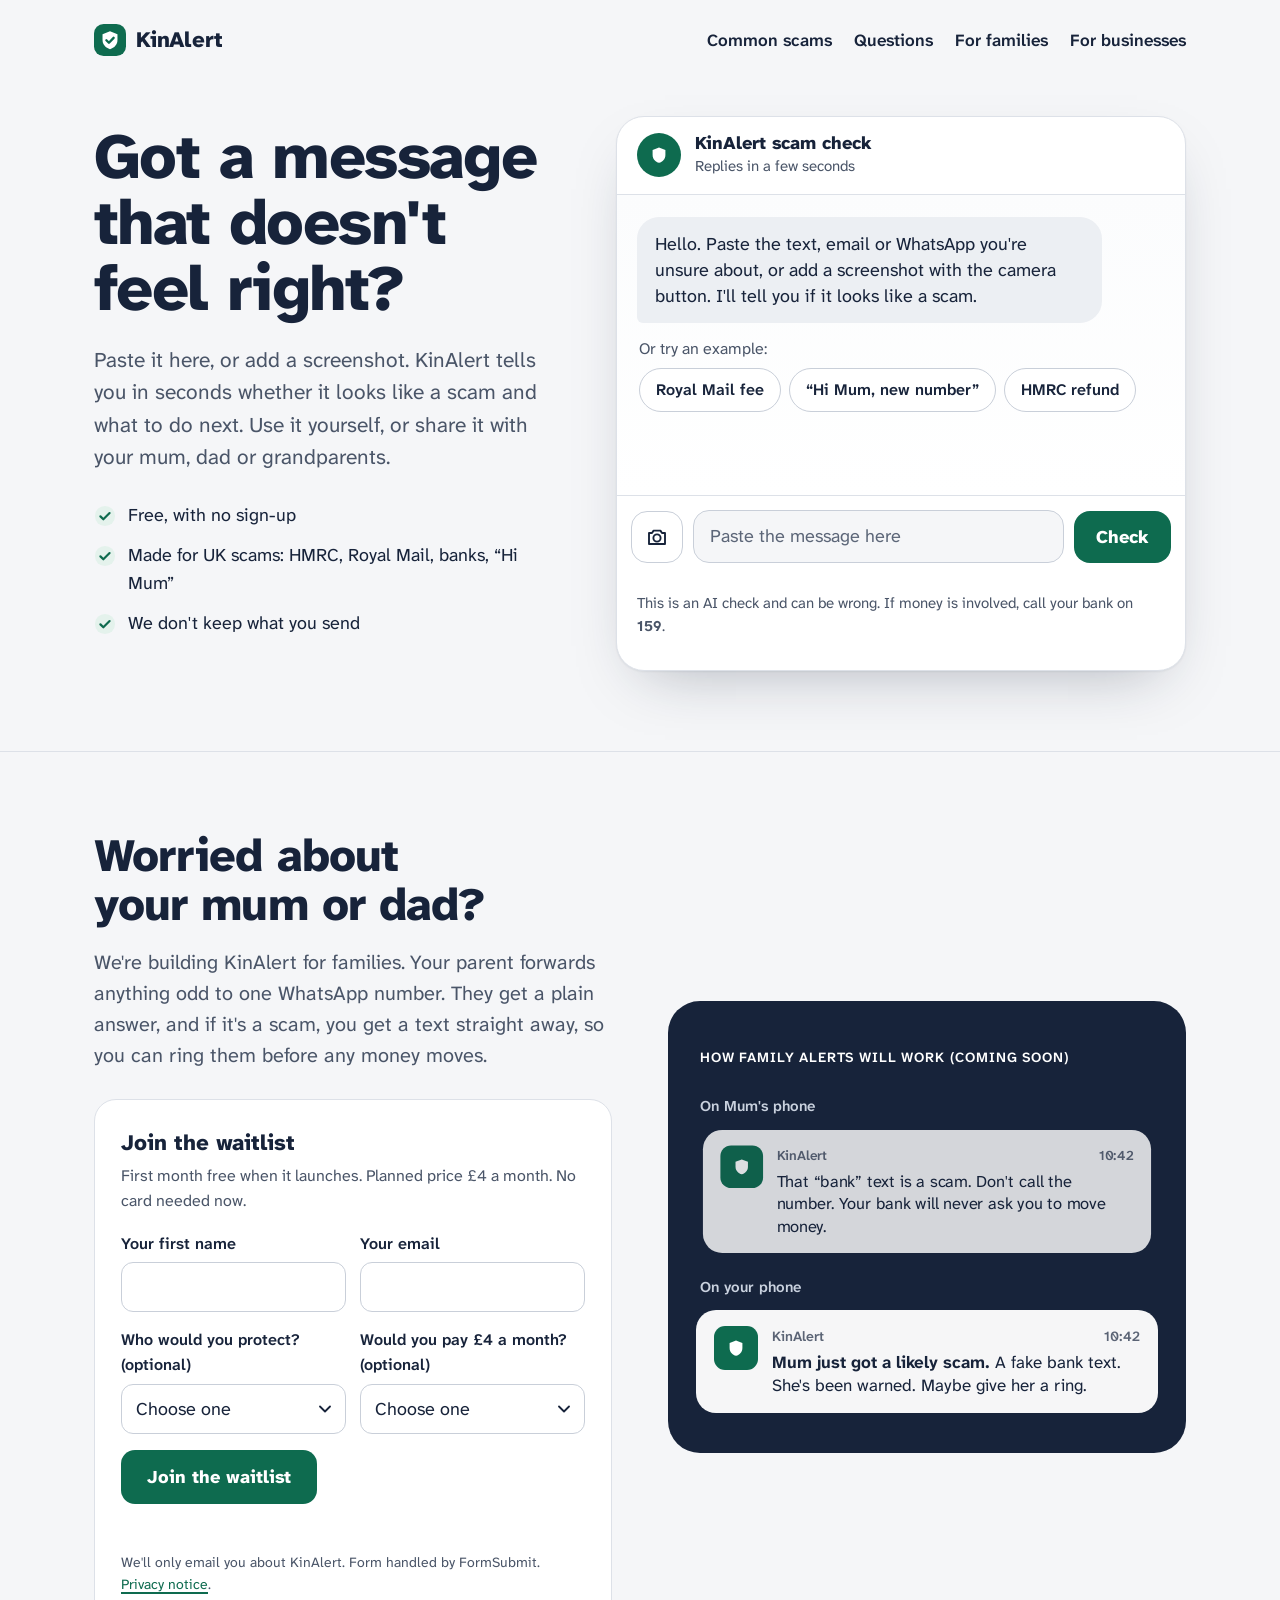
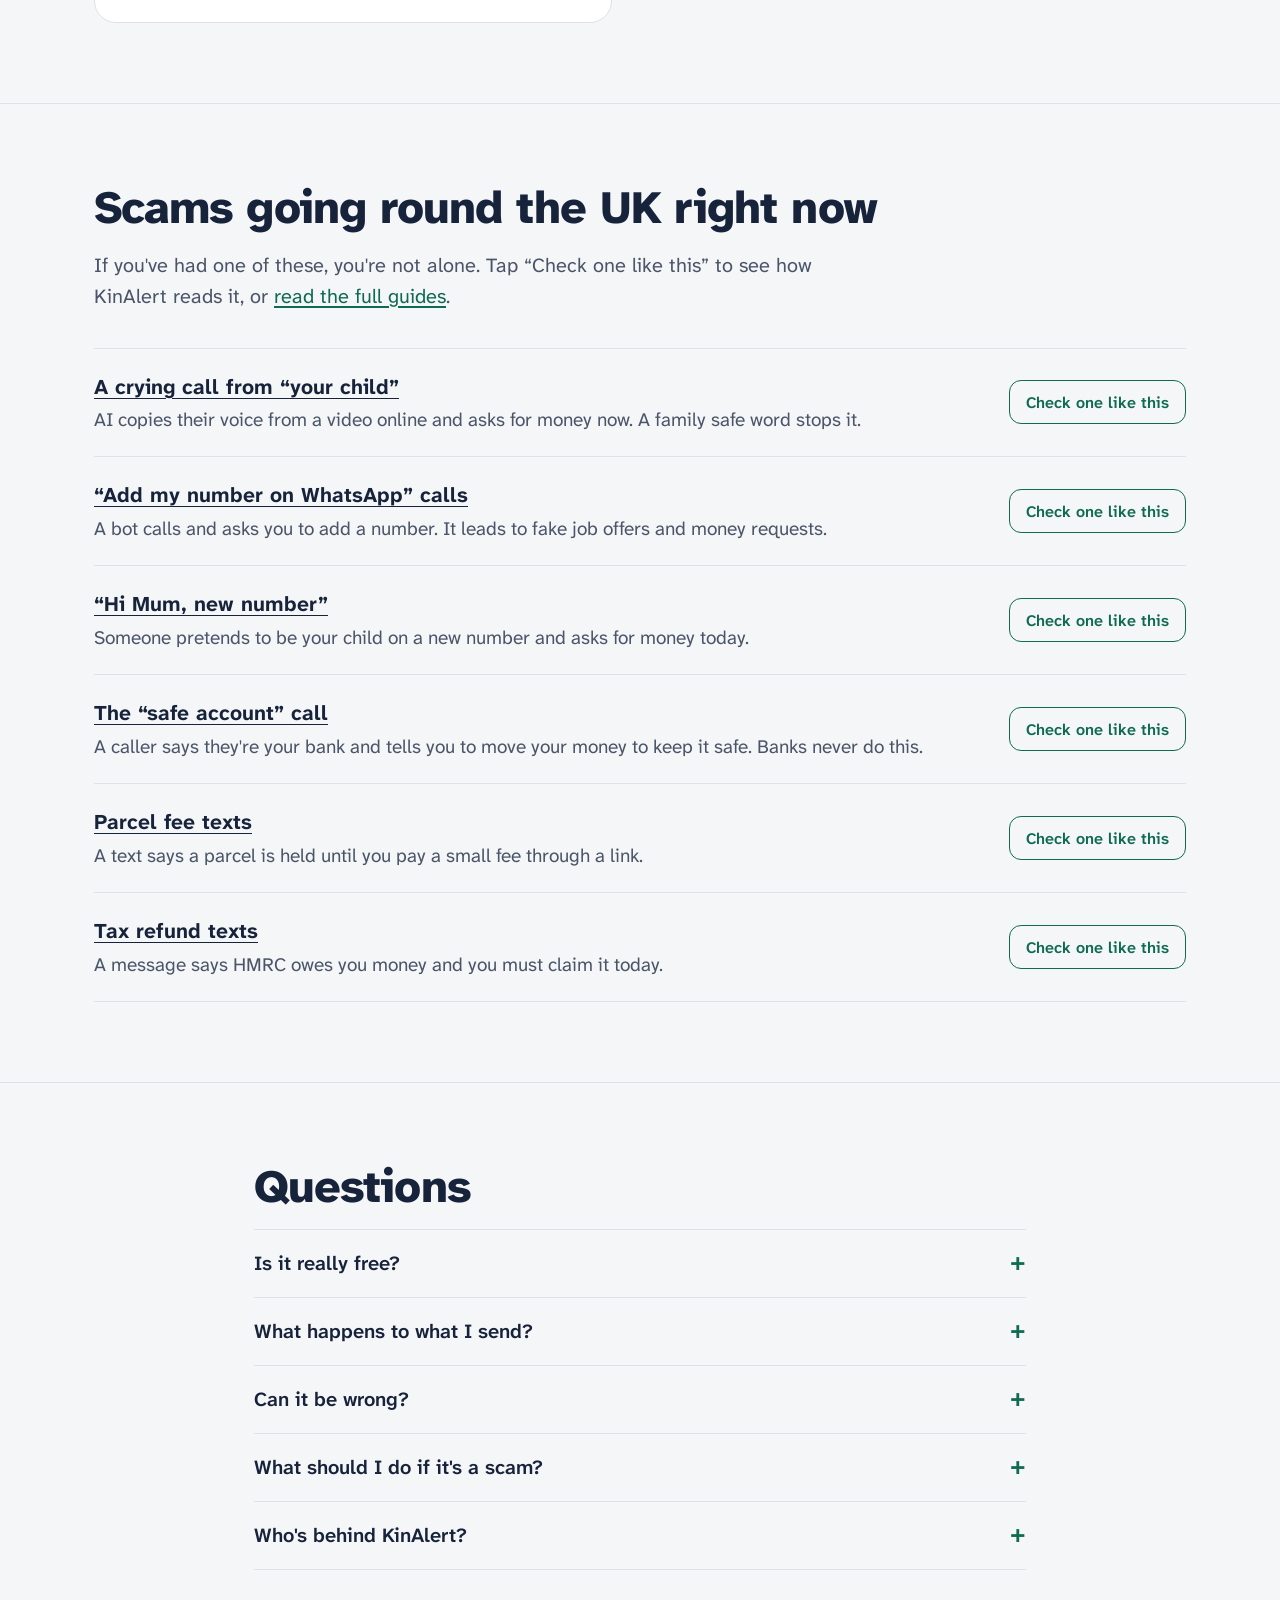
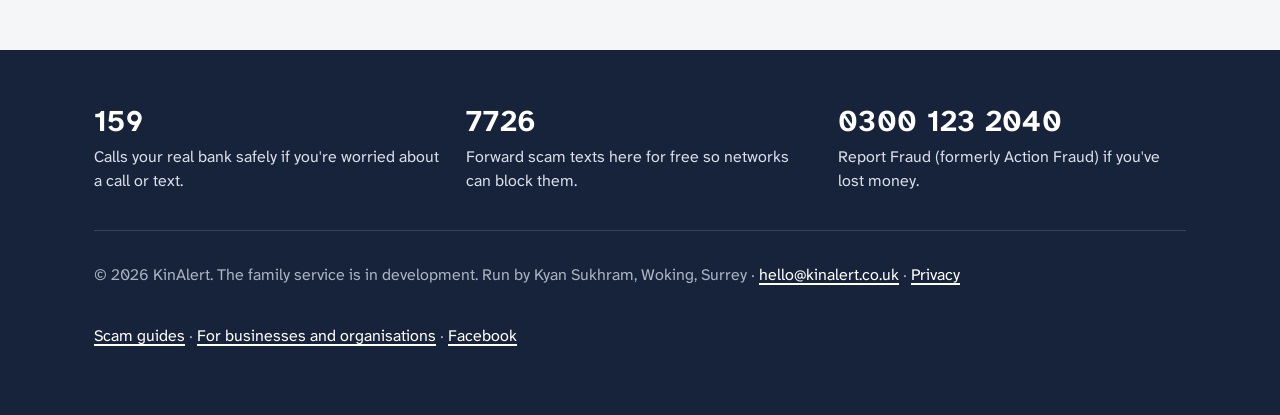
==== commit 45700dd1: "feat: AI voice clone scam guide with family safe word advice Co-Authored-By: Claude Opus 5.5 <norepl" ====
--- a/index.html
+++ b/index.html
@@ -268,6 +268,7 @@
       <h2 id="scams-h">Scams going round the UK right now</h2>
       <p class="sub">If you've had one of these, you're not alone. Tap “Check one like this” to see how KinAlert reads it, or <a href="/scams/">read the full guides</a>.</p>
       <ul class="scams">
+        <li><div><strong><a href="/scams/ai-voice-clone-scam/">A crying call from “your child”</a></strong><span>AI copies their voice from a video online and asks for money now. A family safe word stops it.</span></div><button class="ghost" type="button" data-ex="Call from my son, crying. He said he crashed the car and needs me to send £2,000 to the other driver now, and not to tell his dad.">Check one like this</button></li>
         <li><div><strong><a href="/scams/whatsapp-add-my-number-scam/">“Add my number on WhatsApp” calls</a></strong><span>A bot calls and asks you to add a number. It leads to fake job offers and money requests.</span></div><button class="ghost" type="button" data-ex="Hello. Can you please add my number on WhatsApp?">Check one like this</button></li>
         <li><div><strong><a href="/scams/hi-mum-scam/">“Hi Mum, new number”</a></strong><span>Someone pretends to be your child on a new number and asks for money today.</span></div><button class="ghost" type="button" data-ex="Hi Mum, I dropped my phone in the toilet, this is my new number. Can you help me pay a bill today? I'll pay you back tomorrow x">Check one like this</button></li>
         <li><div><strong><a href="/scams/safe-account-scam/">The “safe account” call</a></strong><span>A caller says they're your bank and tells you to move your money to keep it safe. Banks never do this.</span></div><button class="ghost" type="button" data-ex="Call from my bank: they said there is fraud on my account and I need to move my savings to a new safe account today.">Check one like this</button></li>
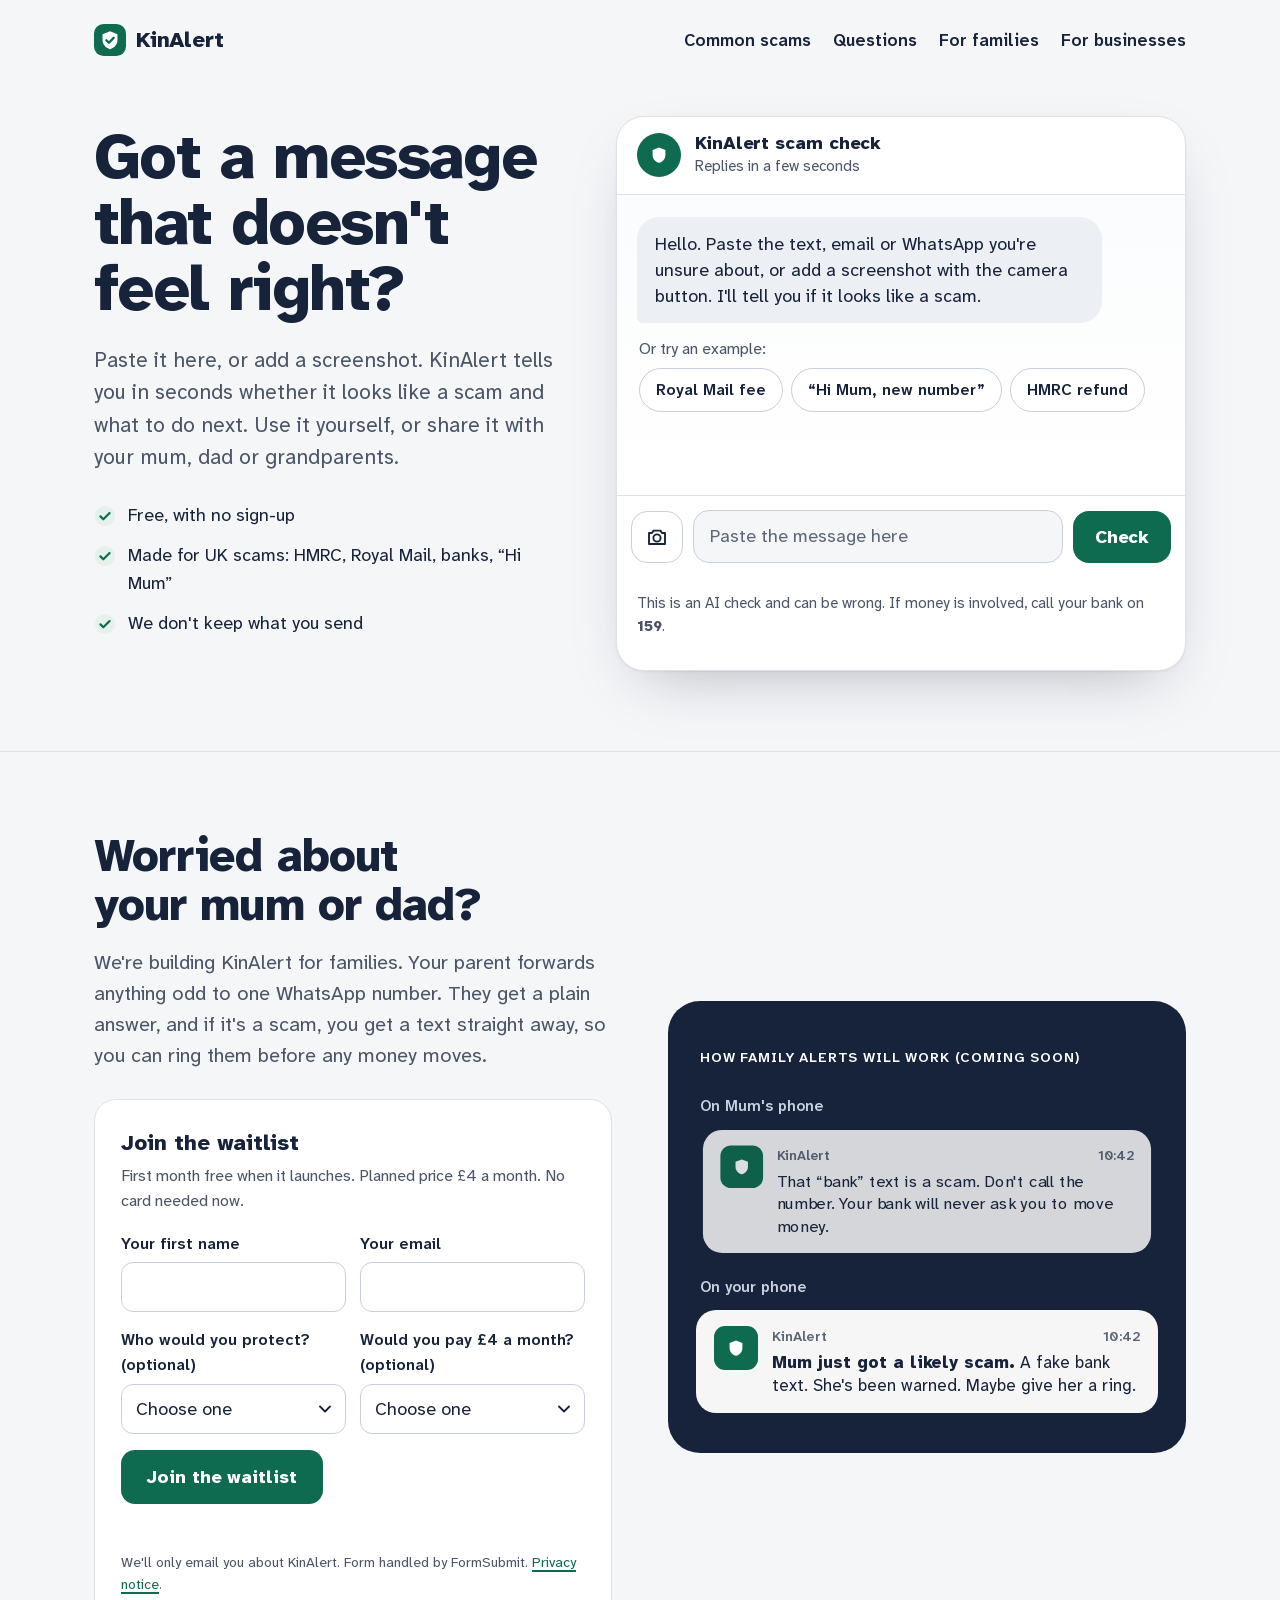
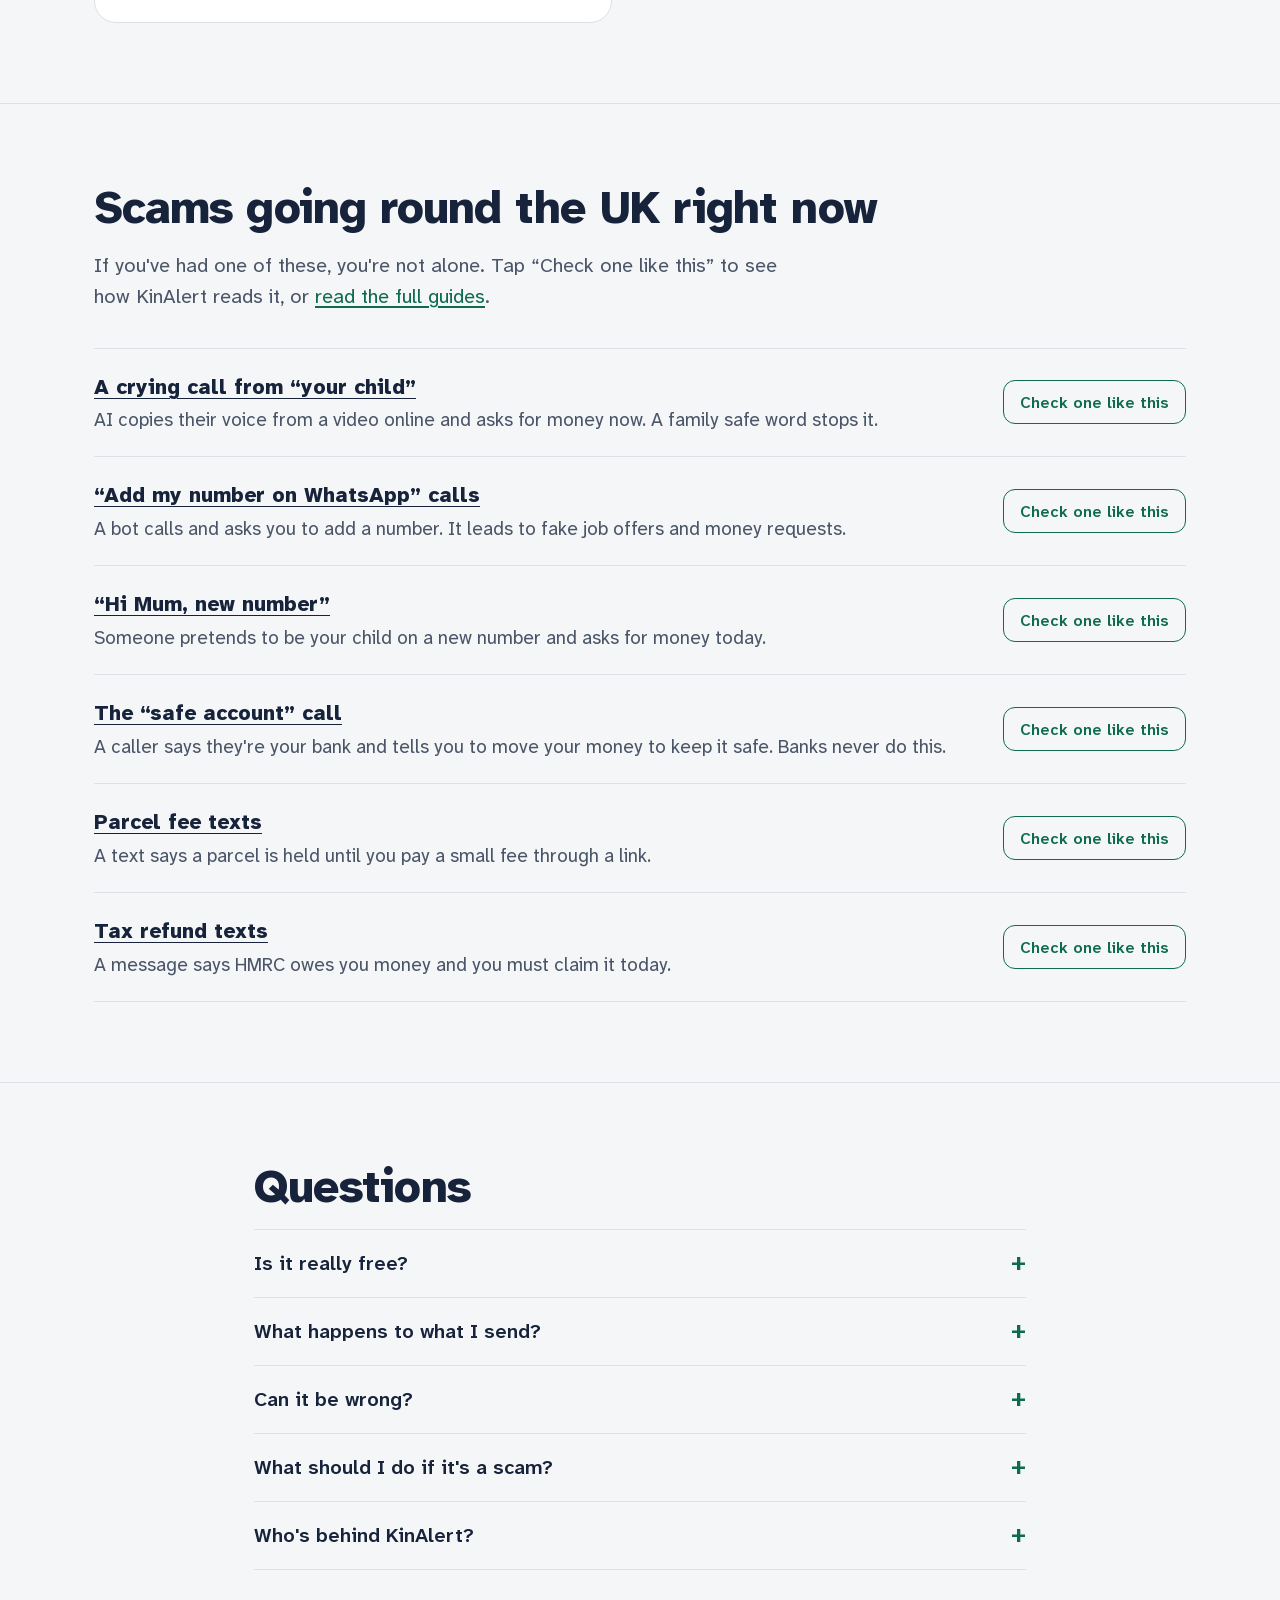
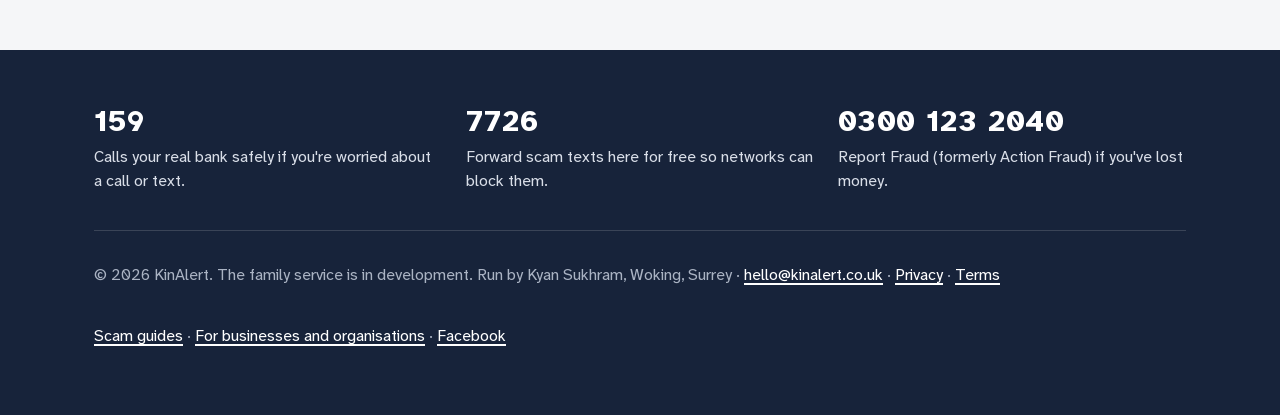
==== commit 6cbb2ddd: "feat: terms of use page, self-hosted fonts (no Google Fonts), legal links in all footers Co-Authored" ====
--- a/index.html
+++ b/index.html
@@ -26,9 +26,7 @@
  {"@type":"WebApplication","name":"KinAlert scam checker","url":"https://kinalert.co.uk/","applicationCategory":"SecurityApplication","operatingSystem":"Any","offers":{"@type":"Offer","price":"0","priceCurrency":"GBP"}}
 ]}
 </script>
-<link rel="preconnect" href="https://fonts.googleapis.com">
-<link rel="preconnect" href="https://fonts.gstatic.com" crossorigin>
-<link href="https://fonts.googleapis.com/css2?family=Atkinson+Hyperlegible+Next:wght@400;600;800&display=swap" rel="stylesheet">
+<link href="/assets/fonts/fonts.css" rel="stylesheet">
 <style>
   :root{
     --bg:#f5f6f8; --surface:#ffffff; --ink:#17233a; --ink-2:#4a5568; --line:#dde1e8; --line-2:#c9cfd9;
@@ -297,7 +295,7 @@
       <div><b>7726</b>Forward scam texts here for free so networks can block them.</div>
       <div><b>0300 123 2040</b>Report Fraud (formerly Action Fraud) if you've lost money.</div>
     </div>
-    <div class="legal"><span>© 2026 KinAlert. The family service is in development. Run by Kyan Sukhram, Woking, Surrey · <a href="mailto:hello@kinalert.co.uk">hello@kinalert.co.uk</a> · <a href="/privacy/">Privacy</a></span><span><a href="/scams/">Scam guides</a> · <a href="/business/">For businesses and organisations</a> · <a href="https://www.facebook.com/profile.php?id=61595379268950" rel="noopener">Facebook</a></span></div>
+    <div class="legal"><span>© 2026 KinAlert. The family service is in development. Run by Kyan Sukhram, Woking, Surrey · <a href="mailto:hello@kinalert.co.uk">hello@kinalert.co.uk</a> · <a href="/privacy/">Privacy</a> · <a href="/terms/">Terms</a></span><span><a href="/scams/">Scam guides</a> · <a href="/business/">For businesses and organisations</a> · <a href="https://www.facebook.com/profile.php?id=61595379268950" rel="noopener">Facebook</a></span></div>
   </div>
 </footer>
 
--- a/assets/fonts/fonts.css
+++ b/assets/fonts/fonts.css
@@ -0,0 +1,54 @@
+/* latin-ext */
+@font-face {
+  font-family: 'Atkinson Hyperlegible Next';
+  font-style: normal;
+  font-weight: 400;
+  font-display: swap;
+  src: url(/assets/fonts/atkinson-next-400-latin-ext.woff2) format('woff2');
+  unicode-range: U+0100-02BA, U+02BD-02C5, U+02C7-02CC, U+02CE-02D7, U+02DD-02FF, U+0304, U+0308, U+0329, U+1D00-1DBF, U+1E00-1E9F, U+1EF2-1EFF, U+2020, U+20A0-20AB, U+20AD-20C4, U+2113, U+2C60-2C7F, U+A720-A7FF;
+}
+/* latin */
+@font-face {
+  font-family: 'Atkinson Hyperlegible Next';
+  font-style: normal;
+  font-weight: 400;
+  font-display: swap;
+  src: url(/assets/fonts/atkinson-next-400-latin.woff2) format('woff2');
+  unicode-range: U+0000-00FF, U+0131, U+0152-0153, U+02BB-02BC, U+02C6, U+02DA, U+02DC, U+0304, U+0308, U+0329, U+2000-206F, U+20AC, U+2122, U+2191, U+2193, U+2212, U+2215, U+FEFF, U+FFFD;
+}
+/* latin-ext */
+@font-face {
+  font-family: 'Atkinson Hyperlegible Next';
+  font-style: normal;
+  font-weight: 600;
+  font-display: swap;
+  src: url(/assets/fonts/atkinson-next-600-latin-ext.woff2) format('woff2');
+  unicode-range: U+0100-02BA, U+02BD-02C5, U+02C7-02CC, U+02CE-02D7, U+02DD-02FF, U+0304, U+0308, U+0329, U+1D00-1DBF, U+1E00-1E9F, U+1EF2-1EFF, U+2020, U+20A0-20AB, U+20AD-20C4, U+2113, U+2C60-2C7F, U+A720-A7FF;
+}
+/* latin */
+@font-face {
+  font-family: 'Atkinson Hyperlegible Next';
+  font-style: normal;
+  font-weight: 600;
+  font-display: swap;
+  src: url(/assets/fonts/atkinson-next-600-latin.woff2) format('woff2');
+  unicode-range: U+0000-00FF, U+0131, U+0152-0153, U+02BB-02BC, U+02C6, U+02DA, U+02DC, U+0304, U+0308, U+0329, U+2000-206F, U+20AC, U+2122, U+2191, U+2193, U+2212, U+2215, U+FEFF, U+FFFD;
+}
+/* latin-ext */
+@font-face {
+  font-family: 'Atkinson Hyperlegible Next';
+  font-style: normal;
+  font-weight: 800;
+  font-display: swap;
+  src: url(/assets/fonts/atkinson-next-800-latin-ext.woff2) format('woff2');
+  unicode-range: U+0100-02BA, U+02BD-02C5, U+02C7-02CC, U+02CE-02D7, U+02DD-02FF, U+0304, U+0308, U+0329, U+1D00-1DBF, U+1E00-1E9F, U+1EF2-1EFF, U+2020, U+20A0-20AB, U+20AD-20C4, U+2113, U+2C60-2C7F, U+A720-A7FF;
+}
+/* latin */
+@font-face {
+  font-family: 'Atkinson Hyperlegible Next';
+  font-style: normal;
+  font-weight: 800;
+  font-display: swap;
+  src: url(/assets/fonts/atkinson-next-800-latin.woff2) format('woff2');
+  unicode-range: U+0000-00FF, U+0131, U+0152-0153, U+02BB-02BC, U+02C6, U+02DA, U+02DC, U+0304, U+0308, U+0329, U+2000-206F, U+20AC, U+2122, U+2191, U+2193, U+2212, U+2215, U+FEFF, U+FFFD;
+}
